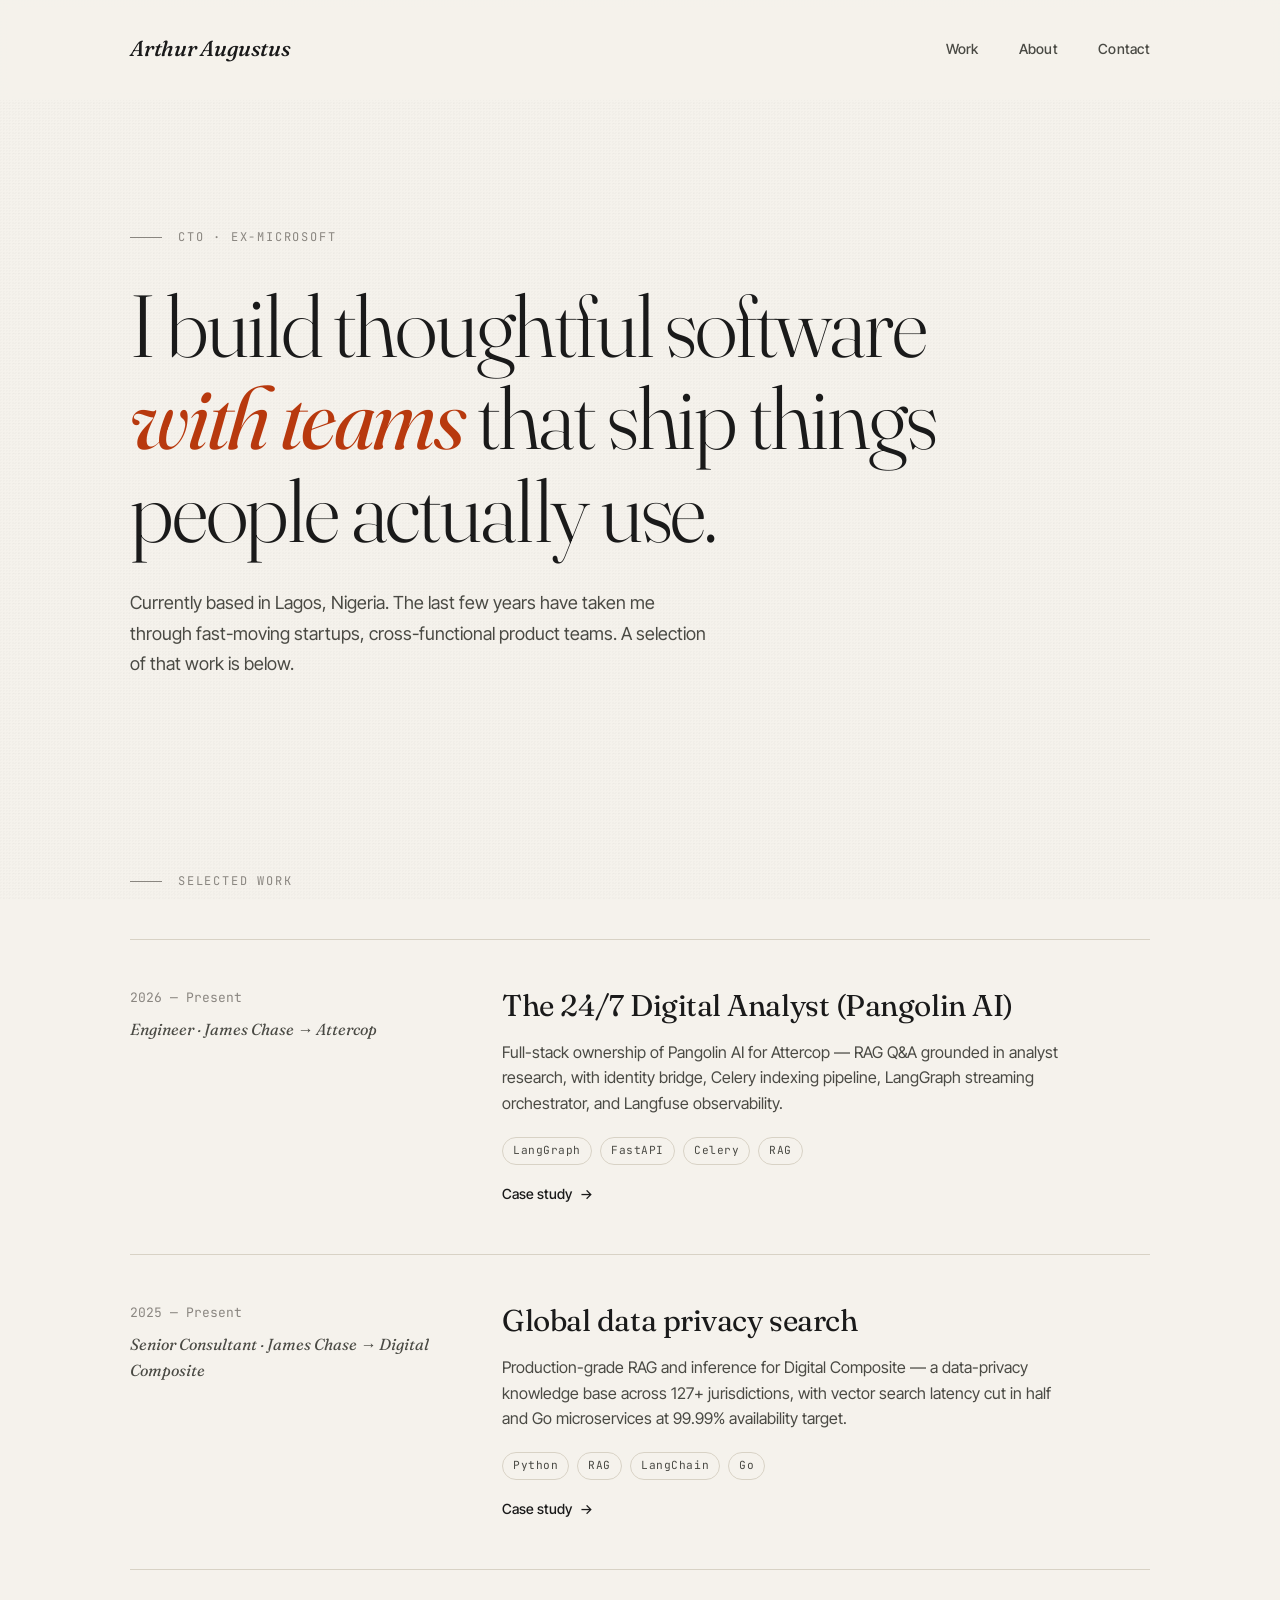
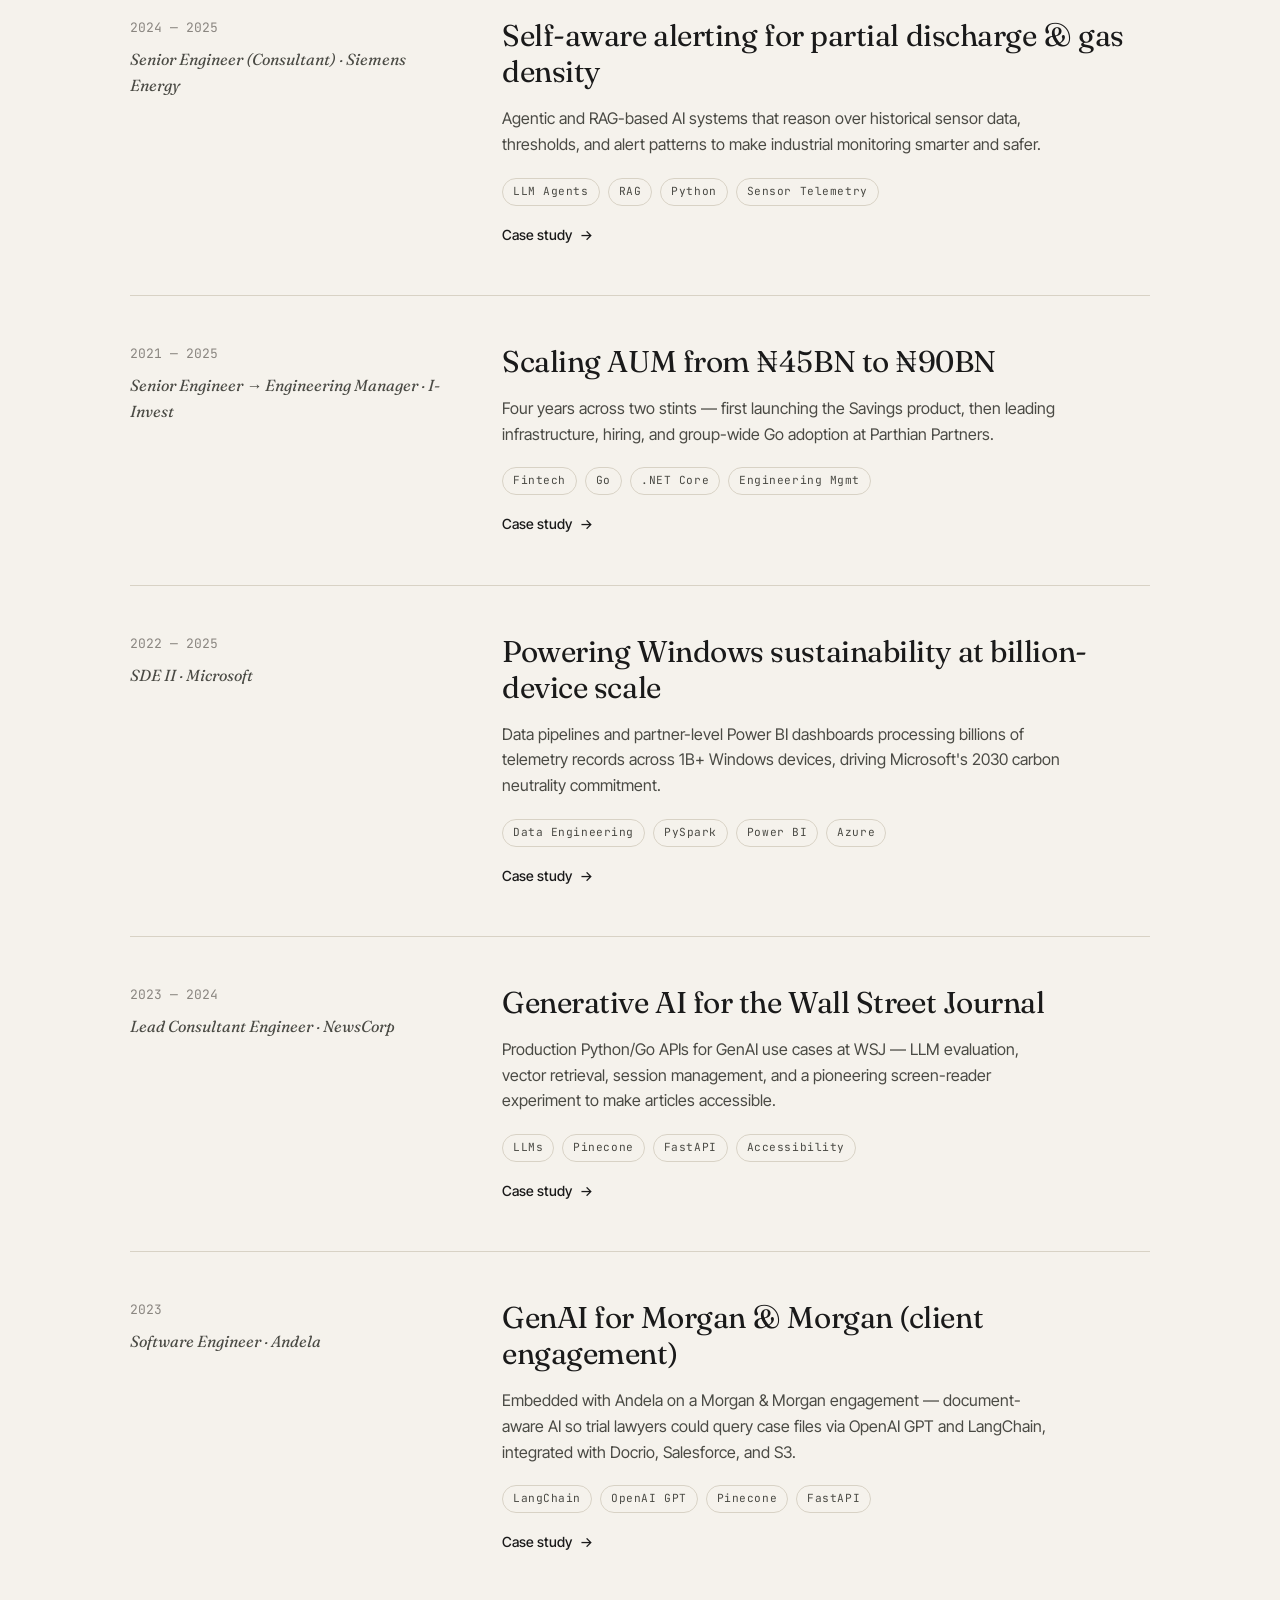
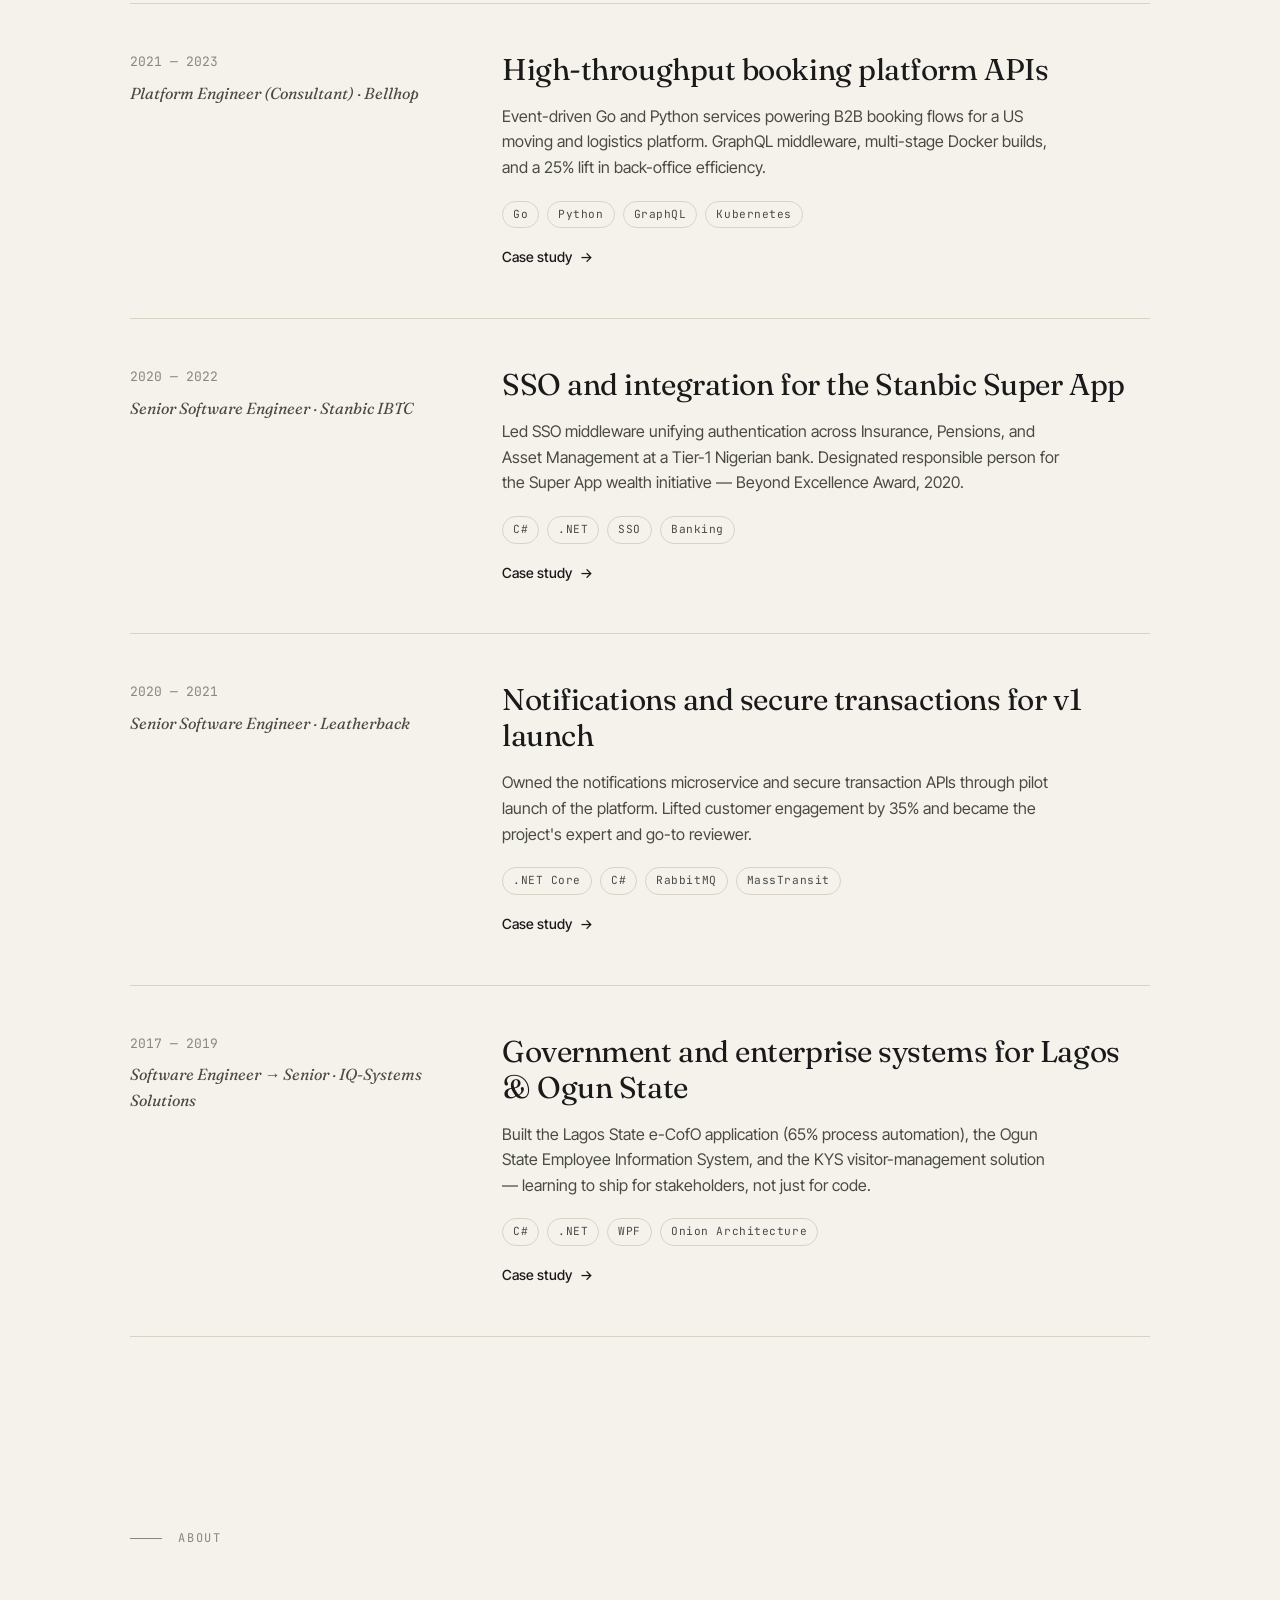
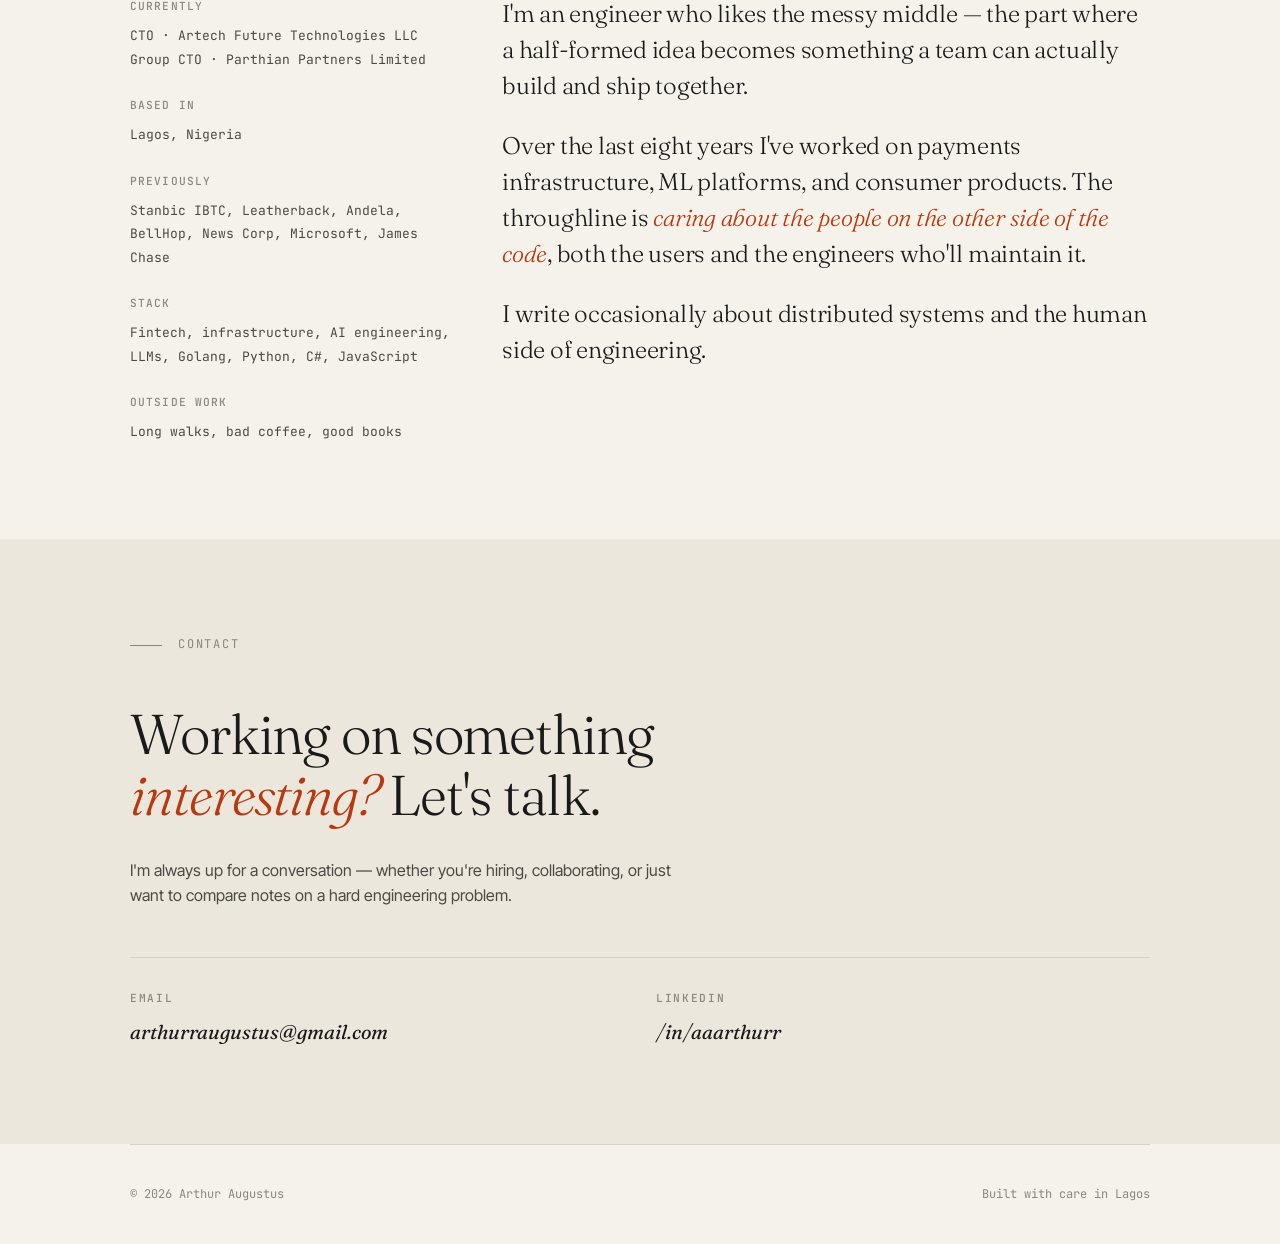
==== index.html @ 3416e063 "Initial personal site" ====
<!DOCTYPE html>
<html lang="en">
<head>
<meta charset="UTF-8" />
<meta name="viewport" content="width=device-width, initial-scale=1.0" />
<title>Arthur Augustus — Software Engineer</title>
<meta name="description" content="Personal portfolio of Arthur Augustus, a software engineer based in Lagos, Nigeria building products with teams." />

<link rel="preconnect" href="https://fonts.googleapis.com">
<link rel="preconnect" href="https://fonts.gstatic.com" crossorigin>
<link href="https://fonts.googleapis.com/css2?family=Fraunces:opsz,wght@9..144,300;9..144,400;9..144,500;9..144,600&family=JetBrains+Mono:wght@400;500&family=Inter+Tight:wght@400;500;600&display=swap" rel="stylesheet">
<link rel="stylesheet" href="styles.css">
</head>
<body>

<header id="header">
  <div class="container">
    <nav>
      <div class="logo">Arthur Augustus</div>
      <ul class="nav-links">
        <li><a href="#work">Work</a></li>
        <li><a href="#about">About</a></li>
        <li><a href="#contact">Contact</a></li>
      </ul>
    </nav>
  </div>
</header>

<div class="container">

  <!-- ---------- Hero ---------- -->
  <section class="hero">
    <div class="hero-meta">CTO · ex-Microsoft</div>
    <h1>I build thoughtful software <em>with teams</em> that ship things people actually use.</h1>
    <p class="hero-sub">
      Currently based in Lagos, Nigeria. The last few years have taken me through fast-moving startups,
      cross-functional product teams. A selection of that work is below.
    </p>
  </section>

  <!-- ---------- Work ---------- -->
  <section id="work">
    <div class="section-label">Selected Work</div>

    <article class="project">
      <div class="project-meta">
        <span class="project-year">2026 — Present</span>
        <span class="project-team">Engineer · James Chase → Attercop</span>
      </div>
      <div class="project-content">
        <h3>The 24/7 Digital Analyst (Pangolin AI)</h3>
        <p>
          Full-stack ownership of Pangolin AI for Attercop — RAG Q&amp;A grounded in analyst research, with identity bridge, Celery indexing pipeline, LangGraph streaming orchestrator, and Langfuse observability.
        </p>
        <div class="project-tags">
          <span class="tag">LangGraph</span>
          <span class="tag">FastAPI</span>
          <span class="tag">Celery</span>
          <span class="tag">RAG</span>
        </div>
        <a class="project-link" href="case-studies/attercop.html">Case study</a>
      </div>
    </article>

    <article class="project">
      <div class="project-meta">
        <span class="project-year">2025 — Present</span>
        <span class="project-team">Senior Consultant · James Chase → Digital Composite</span>
      </div>
      <div class="project-content">
        <h3>Global data privacy search</h3>
        <p>
          Production-grade RAG and inference for Digital Composite — a data-privacy knowledge base across 127+ jurisdictions, with vector search latency cut in half and Go microservices at 99.99% availability target.
        </p>
        <div class="project-tags">
          <span class="tag">Python</span>
          <span class="tag">RAG</span>
          <span class="tag">LangChain</span>
          <span class="tag">Go</span>
        </div>
        <a class="project-link" href="case-studies/digital-composite.html">Case study</a>
      </div>
    </article>

    <article class="project">
      <div class="project-meta">
        <span class="project-year">2024 — 2025</span>
        <span class="project-team">Senior Engineer (Consultant) · Siemens Energy</span>
      </div>
      <div class="project-content">
        <h3>Self-aware alerting for partial discharge &amp; gas density</h3>
        <p>
          Agentic and RAG-based AI systems that reason over historical sensor data, thresholds, and alert patterns to make industrial monitoring smarter and safer.
        </p>
        <div class="project-tags">
          <span class="tag">LLM Agents</span>
          <span class="tag">RAG</span>
          <span class="tag">Python</span>
          <span class="tag">Sensor Telemetry</span>
        </div>
        <a class="project-link" href="case-studies/siemens-energy.html">Case study</a>
      </div>
    </article>

    <article class="project">
      <div class="project-meta">
        <span class="project-year">2021 — 2025</span>
        <span class="project-team">Senior Engineer → Engineering Manager · I-Invest</span>
      </div>
      <div class="project-content">
        <h3>Scaling AUM from ₦45BN to ₦90BN</h3>
        <p>
          Four years across two stints — first launching the Savings product, then leading infrastructure, hiring, and group-wide Go adoption at Parthian Partners.
        </p>
        <div class="project-tags">
          <span class="tag">Fintech</span>
          <span class="tag">Go</span>
          <span class="tag">.NET Core</span>
          <span class="tag">Engineering Mgmt</span>
        </div>
        <a class="project-link" href="case-studies/i-invest.html">Case study</a>
      </div>
    </article>

    <article class="project">
      <div class="project-meta">
        <span class="project-year">2022 — 2025</span>
        <span class="project-team">SDE II · Microsoft</span>
      </div>
      <div class="project-content">
        <h3>Powering Windows sustainability at billion-device scale</h3>
        <p>
          Data pipelines and partner-level Power BI dashboards processing billions of telemetry records across 1B+ Windows devices, driving Microsoft's 2030 carbon neutrality commitment.
        </p>
        <div class="project-tags">
          <span class="tag">Data Engineering</span>
          <span class="tag">PySpark</span>
          <span class="tag">Power BI</span>
          <span class="tag">Azure</span>
        </div>
        <a class="project-link" href="case-studies/microsoft.html">Case study</a>
      </div>
    </article>

    <article class="project">
      <div class="project-meta">
        <span class="project-year">2023 — 2024</span>
        <span class="project-team">Lead Consultant Engineer · NewsCorp</span>
      </div>
      <div class="project-content">
        <h3>Generative AI for the Wall Street Journal</h3>
        <p>
          Production Python/Go APIs for GenAI use cases at WSJ — LLM evaluation, vector retrieval, session management, and a pioneering screen-reader experiment to make articles accessible.
        </p>
        <div class="project-tags">
          <span class="tag">LLMs</span>
          <span class="tag">Pinecone</span>
          <span class="tag">FastAPI</span>
          <span class="tag">Accessibility</span>
        </div>
        <a class="project-link" href="case-studies/newscorp.html">Case study</a>
      </div>
    </article>

    <article class="project">
      <div class="project-meta">
        <span class="project-year">2023</span>
        <span class="project-team">Software Engineer · Andela</span>
      </div>
      <div class="project-content">
        <h3>GenAI for Morgan &amp; Morgan (client engagement)</h3>
        <p>
          Embedded with Andela on a Morgan &amp; Morgan engagement — document-aware AI so trial lawyers could query case files via OpenAI GPT and LangChain, integrated with Docrio, Salesforce, and S3.
        </p>
        <div class="project-tags">
          <span class="tag">LangChain</span>
          <span class="tag">OpenAI GPT</span>
          <span class="tag">Pinecone</span>
          <span class="tag">FastAPI</span>
        </div>
        <a class="project-link" href="case-studies/andela.html">Case study</a>
      </div>
    </article>

    <article class="project">
      <div class="project-meta">
        <span class="project-year">2021 — 2023</span>
        <span class="project-team">Platform Engineer (Consultant) · Bellhop</span>
      </div>
      <div class="project-content">
        <h3>High-throughput booking platform APIs</h3>
        <p>
          Event-driven Go and Python services powering B2B booking flows for a US moving and logistics platform. GraphQL middleware, multi-stage Docker builds, and a 25% lift in back-office efficiency.
        </p>
        <div class="project-tags">
          <span class="tag">Go</span>
          <span class="tag">Python</span>
          <span class="tag">GraphQL</span>
          <span class="tag">Kubernetes</span>
        </div>
        <a class="project-link" href="case-studies/bellhop.html">Case study</a>
      </div>
    </article>

    <article class="project">
      <div class="project-meta">
        <span class="project-year">2020 — 2022</span>
        <span class="project-team">Senior Software Engineer · Stanbic IBTC</span>
      </div>
      <div class="project-content">
        <h3>SSO and integration for the Stanbic Super App</h3>
        <p>
          Led SSO middleware unifying authentication across Insurance, Pensions, and Asset Management at a Tier-1 Nigerian bank. Designated responsible person for the Super App wealth initiative — Beyond Excellence Award, 2020.
        </p>
        <div class="project-tags">
          <span class="tag">C#</span>
          <span class="tag">.NET</span>
          <span class="tag">SSO</span>
          <span class="tag">Banking</span>
        </div>
        <a class="project-link" href="case-studies/stanbic-ibtc.html">Case study</a>
      </div>
    </article>

    <article class="project">
      <div class="project-meta">
        <span class="project-year">2020 — 2021</span>
        <span class="project-team">Senior Software Engineer · Leatherback</span>
      </div>
      <div class="project-content">
        <h3>Notifications and secure transactions for v1 launch</h3>
        <p>
          Owned the notifications microservice and secure transaction APIs through pilot launch of the platform. Lifted customer engagement by 35% and became the project's expert and go-to reviewer.
        </p>
        <div class="project-tags">
          <span class="tag">.NET Core</span>
          <span class="tag">C#</span>
          <span class="tag">RabbitMQ</span>
          <span class="tag">MassTransit</span>
        </div>
        <a class="project-link" href="case-studies/leatherback.html">Case study</a>
      </div>
    </article>

    <article class="project">
      <div class="project-meta">
        <span class="project-year">2017 — 2019</span>
        <span class="project-team">Software Engineer → Senior · IQ-Systems Solutions</span>
      </div>
      <div class="project-content">
        <h3>Government and enterprise systems for Lagos &amp; Ogun State</h3>
        <p>
          Built the Lagos State e-CofO application (65% process automation), the Ogun State Employee Information System, and the KYS visitor-management solution — learning to ship for stakeholders, not just for code.
        </p>
        <div class="project-tags">
          <span class="tag">C#</span>
          <span class="tag">.NET</span>
          <span class="tag">WPF</span>
          <span class="tag">Onion Architecture</span>
        </div>
        <a class="project-link" href="case-studies/iq-systems.html">Case study</a>
      </div>
    </article>
  </section>

  <!-- ---------- About ---------- -->
  <section id="about">
    <div class="section-label">About</div>
    <div class="about-grid">
      <div class="about-side">
        <strong>Currently</strong>
        CTO · Artech Future Technologies LLC<br>
        Group CTO · Parthian Partners Limited
        <strong>Based in</strong>
        Lagos, Nigeria
        <strong>Previously</strong>
        Stanbic IBTC, Leatherback, Andela, BellHop, News Corp, Microsoft, James Chase
        <strong>Stack</strong>
        Fintech, infrastructure, AI engineering, LLMs, Golang, Python, C#, JavaScript
        <strong>Outside work</strong>
        Long walks, bad coffee, good books
      </div>
      <div class="about-text">
        <p>
          I'm an engineer who likes the messy middle — the part where a half-formed idea
          becomes something a team can actually build and ship together.
        </p>
        <p>
          Over the last eight years I've worked on payments infrastructure, ML platforms,
          and consumer products. The throughline is <em>caring about the people on the
          other side of the code</em>, both the users and the engineers who'll maintain it.
        </p>
        <p>
          I write occasionally about distributed systems and the human side of engineering.
        </p>
      </div>
    </div>
  </section>
</div>

<!-- ---------- Contact ---------- -->
<section class="contact" id="contact">
  <div class="contact-inner">
    <div class="section-label">Contact</div>
    <h2>Working on something <em>interesting?</em> Let's talk.</h2>
    <p class="contact-intro">
      I'm always up for a conversation — whether you're hiring, collaborating, or just want to
      compare notes on a hard engineering problem.
    </p>
    <div class="contact-links">
      <div class="contact-item">
        <strong>Email</strong>
        <a href="mailto:arthurraugustus@gmail.com">arthurraugustus@gmail.com</a>
      </div>
      <div class="contact-item">
        <strong>LinkedIn</strong>
        <a href="https://www.linkedin.com/in/aaarthurr/" target="_blank" rel="noopener">/in/aaarthurr</a>
      </div>
    </div>
  </div>
</section>

<div class="container">
  <footer>
    <span>© 2026 Arthur Augustus</span>
    <span>Built with care in Lagos</span>
  </footer>
</div>

<script>
  // Subtle header shadow on scroll
  const header = document.getElementById('header');
  window.addEventListener('scroll', () => {
    if (window.scrollY > 20) header.classList.add('scrolled');
    else header.classList.remove('scrolled');
  });
</script>

</body>
</html>
---- styles.css ----
:root {
  --bg: #f5f2ec;
  --bg-alt: #ece7dd;
  --ink: #1a1a1a;
  --ink-soft: #4a4a44;
  --ink-mute: #8a8680;
  --rule: #d8d2c5;
  --accent: #b8390e;
  --serif: 'Fraunces', Georgia, serif;
  --sans: 'Inter Tight', system-ui, sans-serif;
  --mono: 'JetBrains Mono', ui-monospace, monospace;
}

* { box-sizing: border-box; margin: 0; padding: 0; }

html { scroll-behavior: smooth; }

body {
  background: var(--bg);
  color: var(--ink);
  font-family: var(--sans);
  font-size: 16px;
  line-height: 1.6;
  -webkit-font-smoothing: antialiased;
  overflow-x: hidden;
}

body::before {
  content: '';
  position: fixed;
  inset: 0;
  background-image:
    radial-gradient(circle at 20% 30%, rgba(0, 0, 0, 0.015) 1px, transparent 1px),
    radial-gradient(circle at 80% 70%, rgba(0, 0, 0, 0.015) 1px, transparent 1px);
  background-size: 3px 3px, 5px 5px;
  pointer-events: none;
  z-index: 1;
}

.container {
  max-width: 1100px;
  margin: 0 auto;
  padding: 0 2.5rem;
  position: relative;
  z-index: 2;
}

.container-narrow {
  max-width: 720px;
  margin: 0 auto;
  padding: 0 2.5rem;
  position: relative;
  z-index: 2;
}

/* ---------- Header ---------- */
header {
  padding: 2rem 0;
  position: sticky;
  top: 0;
  background: rgba(245, 242, 236, 0.85);
  backdrop-filter: blur(8px);
  -webkit-backdrop-filter: blur(8px);
  z-index: 100;
  border-bottom: 1px solid transparent;
  transition: border-color 0.3s ease;
}

header.scrolled { border-bottom-color: var(--rule); }

nav {
  display: flex;
  justify-content: space-between;
  align-items: center;
}

.logo,
a.logo {
  font-family: var(--serif);
  font-weight: 500;
  font-style: italic;
  font-size: 1.35rem;
  letter-spacing: -0.01em;
  color: inherit;
  text-decoration: none;
}

.nav-links {
  display: flex;
  gap: 2.5rem;
  list-style: none;
}

.nav-links a {
  color: var(--ink-soft);
  text-decoration: none;
  font-size: 0.875rem;
  font-weight: 500;
  letter-spacing: 0.02em;
  position: relative;
  transition: color 0.2s ease;
}

.nav-links a::after {
  content: '';
  position: absolute;
  bottom: -4px;
  left: 0;
  width: 0;
  height: 1px;
  background: var(--accent);
  transition: width 0.3s ease;
}

.nav-links a:hover { color: var(--ink); }
.nav-links a:hover::after { width: 100%; }

/* ---------- Home hero ---------- */
.hero {
  padding: 8rem 0 6rem;
  position: relative;
}

.hero-meta {
  font-family: var(--mono);
  font-size: 0.75rem;
  letter-spacing: 0.15em;
  text-transform: uppercase;
  color: var(--ink-mute);
  margin-bottom: 2rem;
  display: flex;
  align-items: center;
  gap: 1rem;
  opacity: 0;
  animation: fadeUp 0.8s ease 0.1s forwards;
}

.hero-meta::before {
  content: '';
  width: 32px;
  height: 1px;
  background: var(--ink-mute);
}

.hero h1 {
  font-family: var(--serif);
  font-weight: 300;
  font-size: clamp(2.5rem, 7vw, 5.5rem);
  line-height: 1.05;
  letter-spacing: -0.025em;
  margin-bottom: 2rem;
  max-width: 900px;
  opacity: 0;
  animation: fadeUp 0.8s ease 0.25s forwards;
}

.hero h1 em {
  font-style: italic;
  font-weight: 400;
  color: var(--accent);
}

.hero-sub {
  font-size: 1.125rem;
  color: var(--ink-soft);
  max-width: 580px;
  line-height: 1.7;
  opacity: 0;
  animation: fadeUp 0.8s ease 0.4s forwards;
}

@keyframes fadeUp {
  from { opacity: 0; transform: translateY(20px); }
  to { opacity: 1; transform: translateY(0); }
}

/* ---------- Sections (home) ---------- */
section { padding: 6rem 0; }

.section-label {
  font-family: var(--mono);
  font-size: 0.75rem;
  letter-spacing: 0.15em;
  text-transform: uppercase;
  color: var(--ink-mute);
  margin-bottom: 3rem;
  display: flex;
  align-items: center;
  gap: 1rem;
}

.section-label::before {
  content: '';
  width: 32px;
  height: 1px;
  background: var(--ink-mute);
}

/* ---------- Projects (home) ---------- */
.project {
  padding: 3rem 0;
  border-top: 1px solid var(--rule);
  display: grid;
  grid-template-columns: 1fr 2fr;
  gap: 3rem;
  transition: padding 0.3s ease;
}

.project:last-child { border-bottom: 1px solid var(--rule); }
.project:hover { padding-left: 1rem; }

.project-meta {
  display: flex;
  flex-direction: column;
  gap: 0.5rem;
}

.project-year {
  font-family: var(--mono);
  font-size: 0.8125rem;
  color: var(--ink-mute);
}

.project-team {
  font-family: var(--serif);
  font-style: italic;
  font-size: 1rem;
  color: var(--ink-soft);
}

.project-content h3 {
  font-family: var(--serif);
  font-weight: 400;
  font-size: 1.875rem;
  line-height: 1.2;
  letter-spacing: -0.015em;
  margin-bottom: 1rem;
}

.project-content p {
  color: var(--ink-soft);
  margin-bottom: 1.25rem;
  max-width: 560px;
}

.project-tags {
  display: flex;
  flex-wrap: wrap;
  gap: 0.5rem;
  margin-bottom: 1rem;
}

.tag {
  font-family: var(--mono);
  font-size: 0.7rem;
  letter-spacing: 0.05em;
  color: var(--ink-soft);
  padding: 0.25rem 0.625rem;
  border: 1px solid var(--rule);
  border-radius: 999px;
}

.project-link {
  font-size: 0.875rem;
  color: var(--ink);
  text-decoration: none;
  font-weight: 500;
  display: inline-flex;
  align-items: center;
  gap: 0.5rem;
  transition: gap 0.3s ease, color 0.2s ease;
}

.project-link::after {
  content: '→';
  transition: transform 0.3s ease;
}

.project-link:hover {
  gap: 0.875rem;
  color: var(--accent);
}

/* ---------- About ---------- */
.about-grid {
  display: grid;
  grid-template-columns: 1fr 2fr;
  gap: 3rem;
  align-items: start;
}

.about-text p {
  font-family: var(--serif);
  font-weight: 300;
  font-size: 1.5rem;
  line-height: 1.5;
  letter-spacing: -0.01em;
  color: var(--ink);
  margin-bottom: 1.5rem;
  max-width: 700px;
}

.about-text p:last-child { margin-bottom: 0; }

.about-text em {
  font-style: italic;
  color: var(--accent);
}

.about-side {
  font-family: var(--mono);
  font-size: 0.8125rem;
  color: var(--ink-soft);
  line-height: 1.8;
}

.about-side strong {
  display: block;
  color: var(--ink-mute);
  text-transform: uppercase;
  letter-spacing: 0.1em;
  font-size: 0.7rem;
  margin-bottom: 0.5rem;
  margin-top: 1.5rem;
  font-weight: 500;
}

.about-side strong:first-child { margin-top: 0; }

/* ---------- Contact ---------- */
.contact {
  background: var(--bg-alt);
  margin: 0 -100vw;
  padding-left: 100vw;
  padding-right: 100vw;
}

.contact-inner {
  max-width: 1100px;
  margin: 0 auto;
  padding: 0 2.5rem;
}

.contact h2 {
  font-family: var(--serif);
  font-weight: 300;
  font-size: clamp(2rem, 5vw, 3.5rem);
  line-height: 1.1;
  letter-spacing: -0.02em;
  margin-bottom: 2rem;
  max-width: 720px;
}

.contact h2 em {
  font-style: italic;
  color: var(--accent);
}

.contact-intro {
  color: var(--ink-soft);
  max-width: 560px;
}

.contact-links {
  display: grid;
  grid-template-columns: repeat(auto-fit, minmax(220px, 1fr));
  gap: 2rem;
  margin-top: 3rem;
  border-top: 1px solid var(--rule);
  padding-top: 2rem;
}

.contact-item strong {
  display: block;
  font-family: var(--mono);
  font-size: 0.7rem;
  letter-spacing: 0.15em;
  text-transform: uppercase;
  color: var(--ink-mute);
  margin-bottom: 0.5rem;
  font-weight: 500;
}

.contact-item a {
  color: var(--ink);
  text-decoration: none;
  font-family: var(--serif);
  font-size: 1.25rem;
  font-style: italic;
  border-bottom: 1px solid transparent;
  transition: border-color 0.2s ease;
}

.contact-item a:hover { border-bottom-color: var(--accent); }

/* ---------- Case study pages ---------- */
.case-hero {
  padding: 3rem 0 2.5rem;
}

.back-link {
  display: inline-block;
  font-family: var(--mono);
  font-size: 0.75rem;
  letter-spacing: 0.08em;
  text-transform: uppercase;
  color: var(--ink-mute);
  text-decoration: none;
  margin-bottom: 2.5rem;
  transition: color 0.2s ease;
}

.back-link:hover { color: var(--accent); }

.case-meta-row {
  display: flex;
  flex-wrap: wrap;
  gap: 1.25rem 2.5rem;
  margin-bottom: 2rem;
  font-family: var(--mono);
  font-size: 0.7rem;
  letter-spacing: 0.06em;
  text-transform: uppercase;
  color: var(--ink-mute);
}

.case-meta-row strong {
  display: block;
  font-family: var(--sans);
  font-size: 0.875rem;
  font-weight: 500;
  text-transform: none;
  letter-spacing: 0;
  color: var(--ink);
  margin-top: 0.35rem;
}

.case-hero h1 {
  font-family: var(--serif);
  font-weight: 300;
  font-size: clamp(2rem, 5vw, 3.25rem);
  line-height: 1.1;
  letter-spacing: -0.02em;
  margin-bottom: 1.25rem;
}

.case-hero h1 em {
  font-style: italic;
  color: var(--accent);
}

.case-lead {
  font-size: 1.125rem;
  color: var(--ink-soft);
  line-height: 1.7;
  margin-bottom: 1.5rem;
}

.case-tags {
  display: flex;
  flex-wrap: wrap;
  gap: 0.5rem;
}

.case-body {
  padding: 0 0 3rem;
}

.metrics {
  display: grid;
  grid-template-columns: repeat(3, 1fr);
  gap: 1.5rem;
  padding: 2rem 0 3rem;
  margin-bottom: 1rem;
  border-top: 1px solid var(--rule);
  border-bottom: 1px solid var(--rule);
}

.metric-value {
  font-family: var(--serif);
  font-size: clamp(1.5rem, 3vw, 2rem);
  font-weight: 400;
  letter-spacing: -0.02em;
  color: var(--ink);
  margin-bottom: 0.35rem;
}

.metric-label {
  font-family: var(--mono);
  font-size: 0.7rem;
  color: var(--ink-mute);
  line-height: 1.5;
}

.case-body h2 {
  font-family: var(--serif);
  font-weight: 400;
  font-size: 1.5rem;
  margin: 2.5rem 0 1rem;
  letter-spacing: -0.01em;
}

.case-body h3 {
  font-family: var(--sans);
  font-size: 1rem;
  font-weight: 600;
  margin: 2rem 0 0.75rem;
  color: var(--ink);
}

.case-body p {
  color: var(--ink-soft);
  margin-bottom: 1rem;
  line-height: 1.75;
}

.case-body ul {
  margin: 0 0 1.5rem 1.25rem;
  color: var(--ink-soft);
}

.case-body li {
  margin-bottom: 0.5rem;
  line-height: 1.7;
}

.case-body li::marker { color: var(--ink-mute); }

.case-body code {
  font-family: var(--mono);
  font-size: 0.85em;
  background: var(--bg-alt);
  padding: 0.1em 0.35em;
  border-radius: 3px;
}

.pull-quote {
  font-family: var(--serif);
  font-style: italic;
  font-weight: 300;
  font-size: 1.35rem;
  line-height: 1.5;
  color: var(--ink);
  margin: 3rem 0 0;
  padding: 2rem 0 0;
  border-top: 1px solid var(--rule);
}

.next-case {
  padding: 2.5rem 0 5rem;
  border-top: 1px solid var(--rule);
}

.next-case-label {
  font-family: var(--mono);
  font-size: 0.7rem;
  letter-spacing: 0.15em;
  text-transform: uppercase;
  color: var(--ink-mute);
  margin-bottom: 0.75rem;
}

.next-case a {
  display: flex;
  align-items: center;
  justify-content: space-between;
  gap: 1rem;
  text-decoration: none;
  color: inherit;
  transition: color 0.2s ease;
}

.next-case a:hover { color: var(--accent); }

.next-case h3 {
  font-family: var(--serif);
  font-weight: 400;
  font-size: 1.5rem;
  letter-spacing: -0.01em;
}

.next-case-arrow {
  font-size: 1.25rem;
  flex-shrink: 0;
  transition: transform 0.3s ease;
}

.next-case a:hover .next-case-arrow {
  transform: translateX(4px);
}

/* ---------- Footer ---------- */
footer {
  padding: 2.5rem 0;
  border-top: 1px solid var(--rule);
  font-family: var(--mono);
  font-size: 0.75rem;
  color: var(--ink-mute);
  display: flex;
  justify-content: space-between;
  align-items: center;
  flex-wrap: wrap;
  gap: 1rem;
}

footer a {
  color: inherit;
  text-decoration: none;
  transition: color 0.2s ease;
}

footer a:hover { color: var(--accent); }

/* ---------- Responsive ---------- */
@media (max-width: 768px) {
  .container,
  .container-narrow,
  .contact-inner { padding: 0 1.5rem; }

  .nav-links { gap: 1.25rem; }
  .nav-links a { font-size: 0.8125rem; }

  .hero { padding: 4rem 0 3rem; }
  section { padding: 4rem 0; }

  .project {
    grid-template-columns: 1fr;
    gap: 1rem;
    padding: 2rem 0;
  }

  .project:hover { padding-left: 0; }

  .about-grid {
    grid-template-columns: 1fr;
    gap: 2rem;
  }

  .about-text p { font-size: 1.25rem; }

  .case-meta-row { flex-direction: column; gap: 1rem; }

  .metrics {
    grid-template-columns: 1fr;
    gap: 1.25rem;
  }

  .next-case h3 { font-size: 1.25rem; }
}
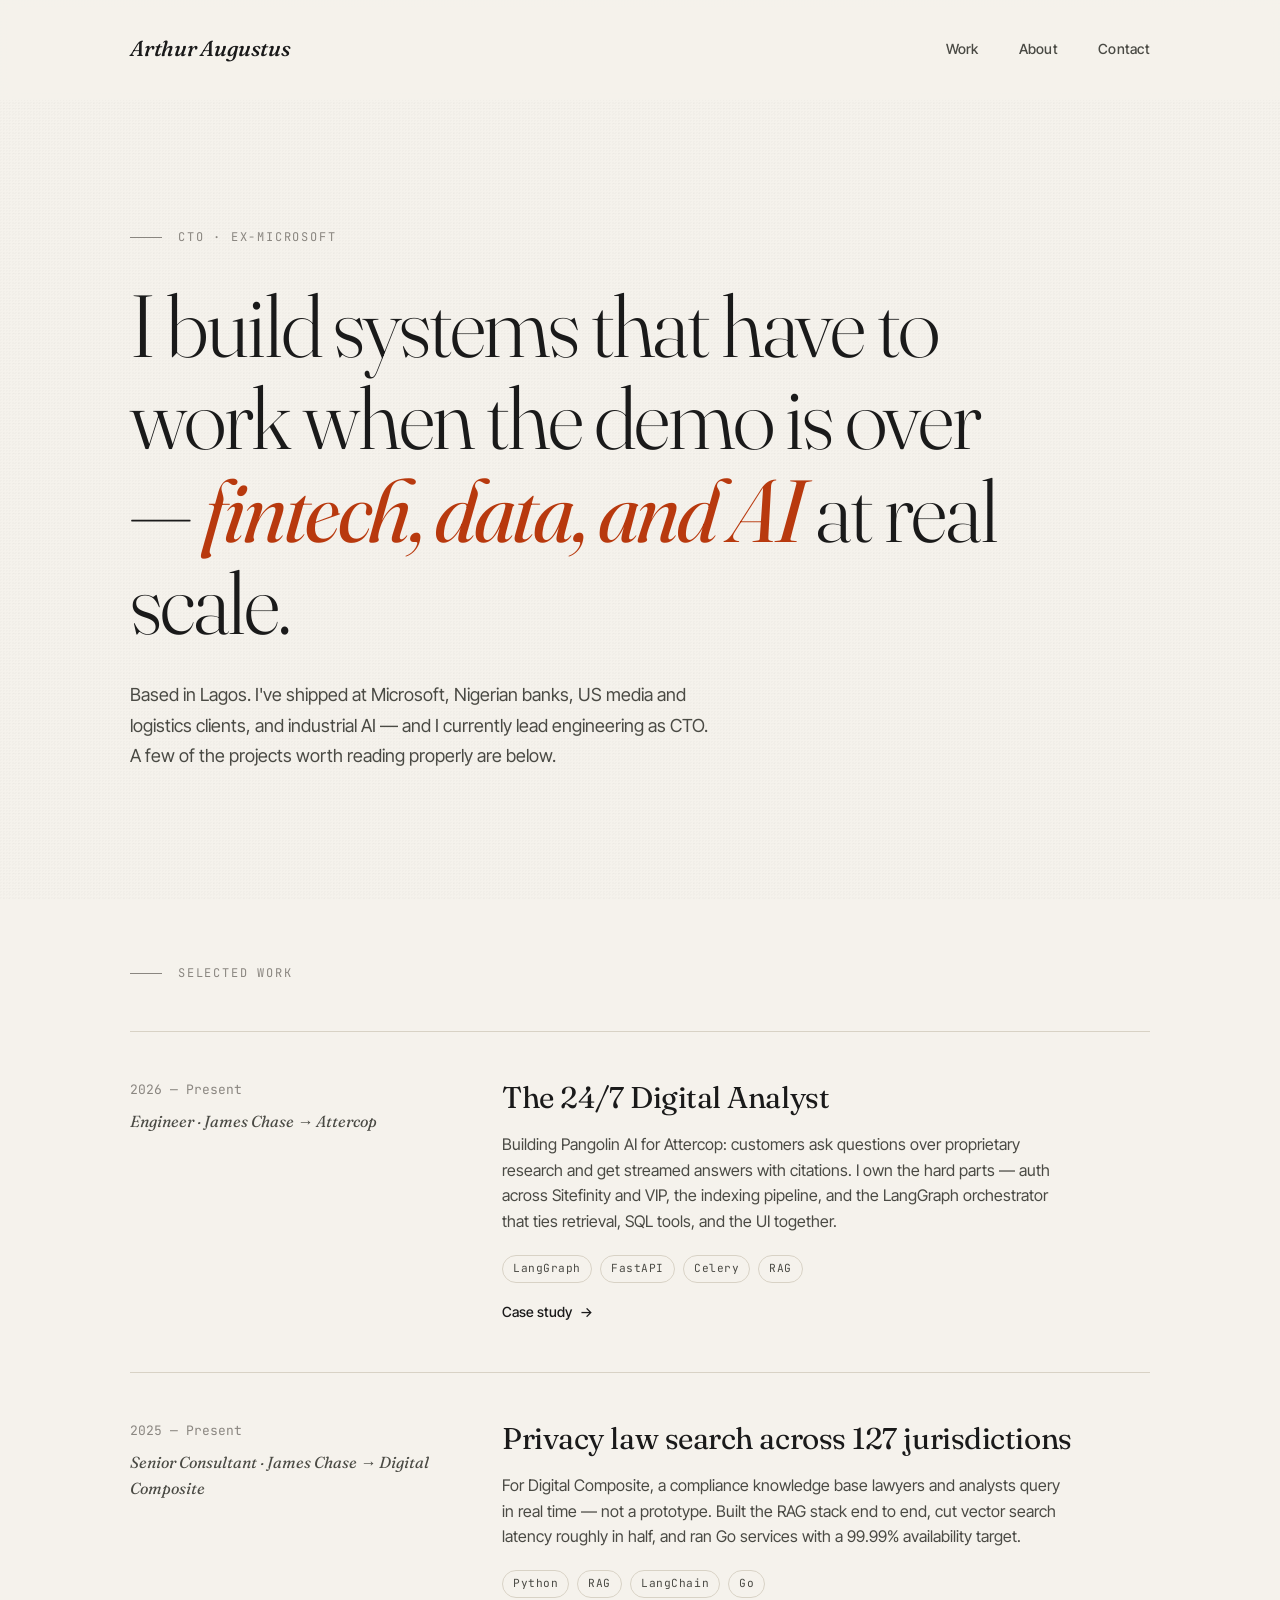
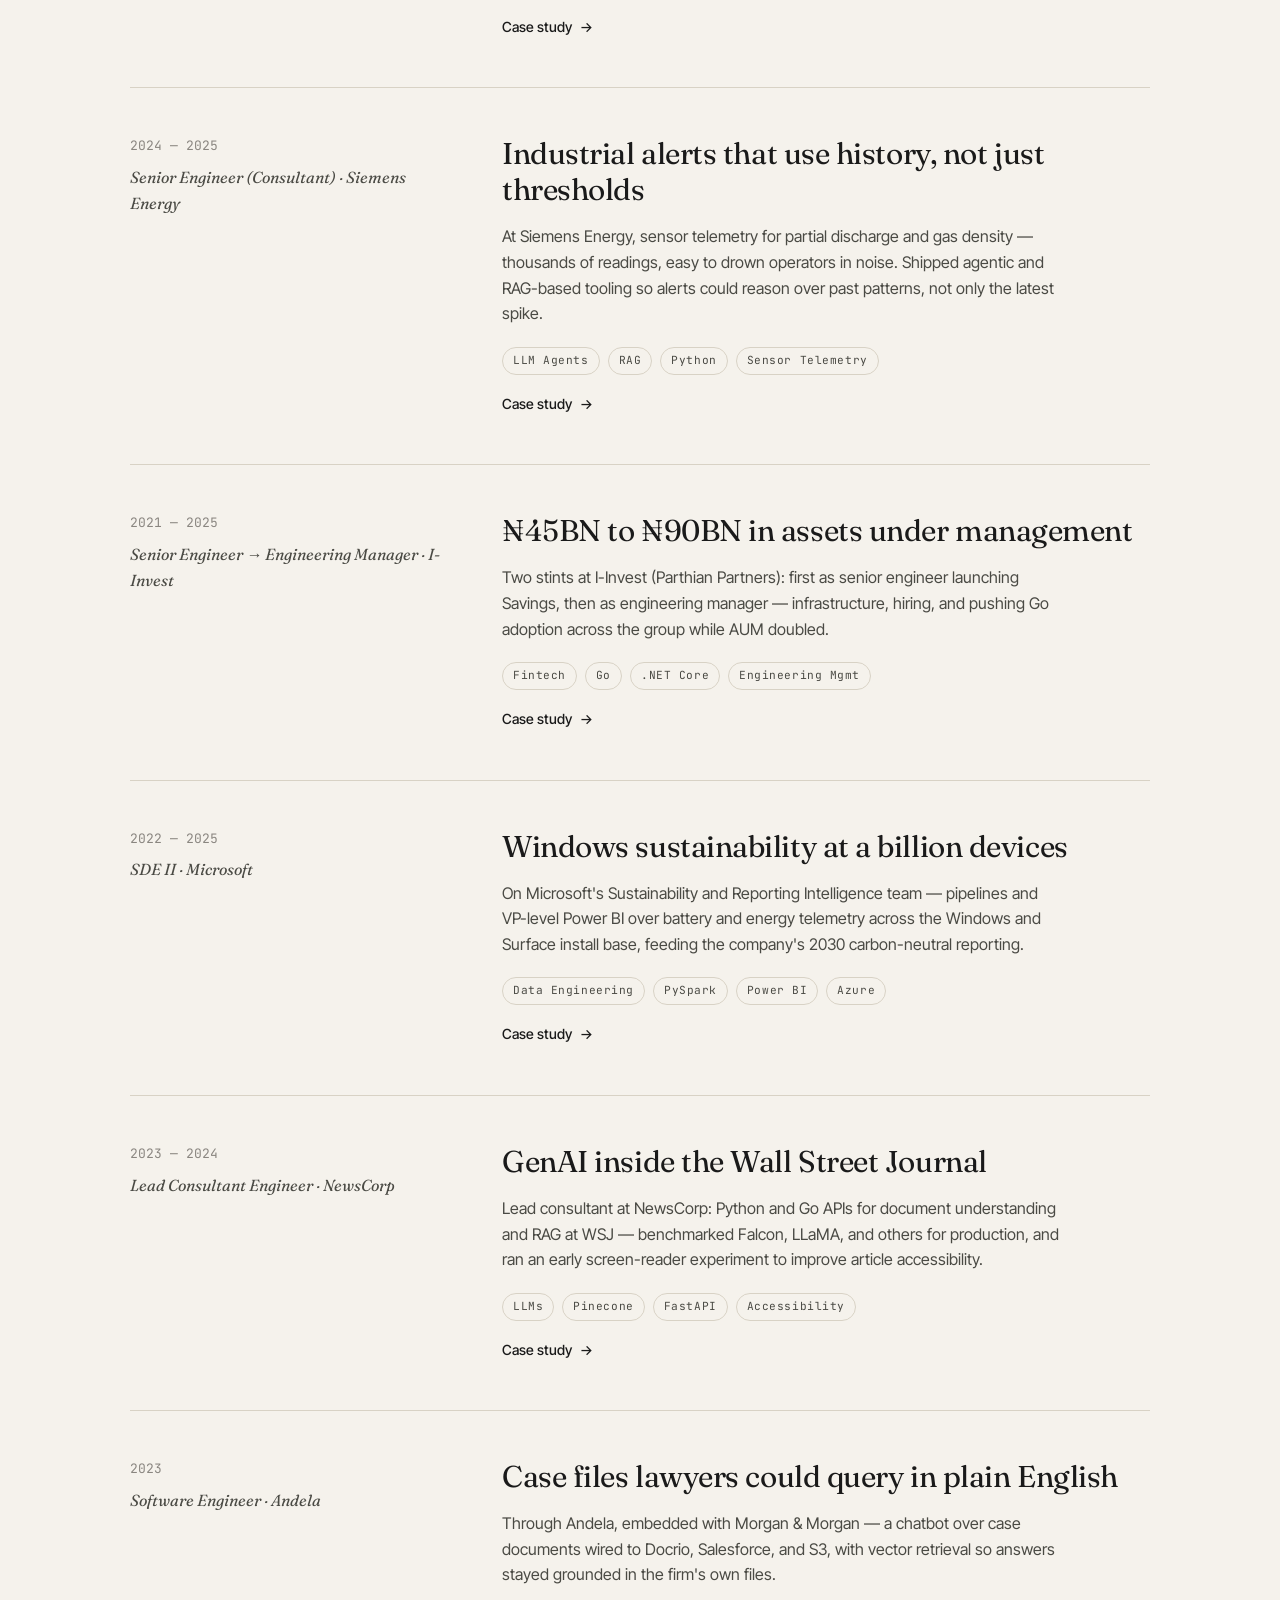
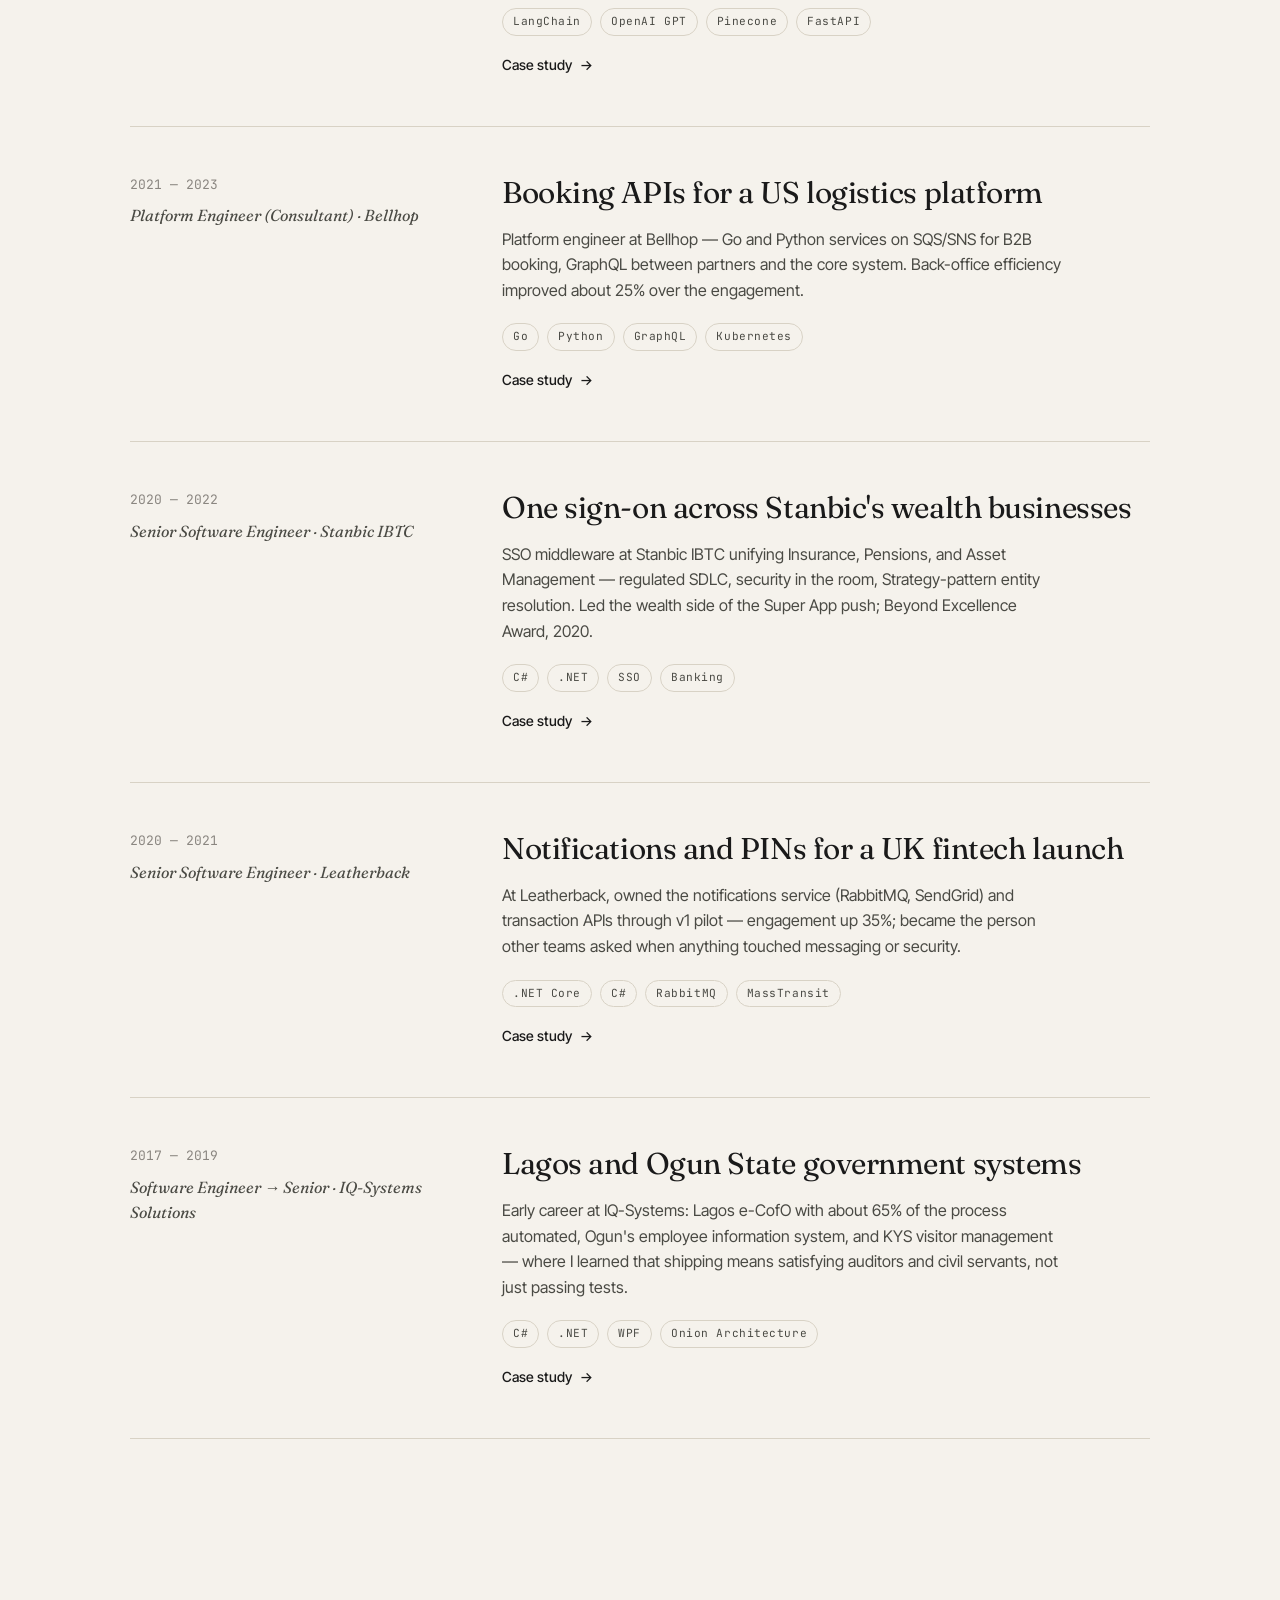
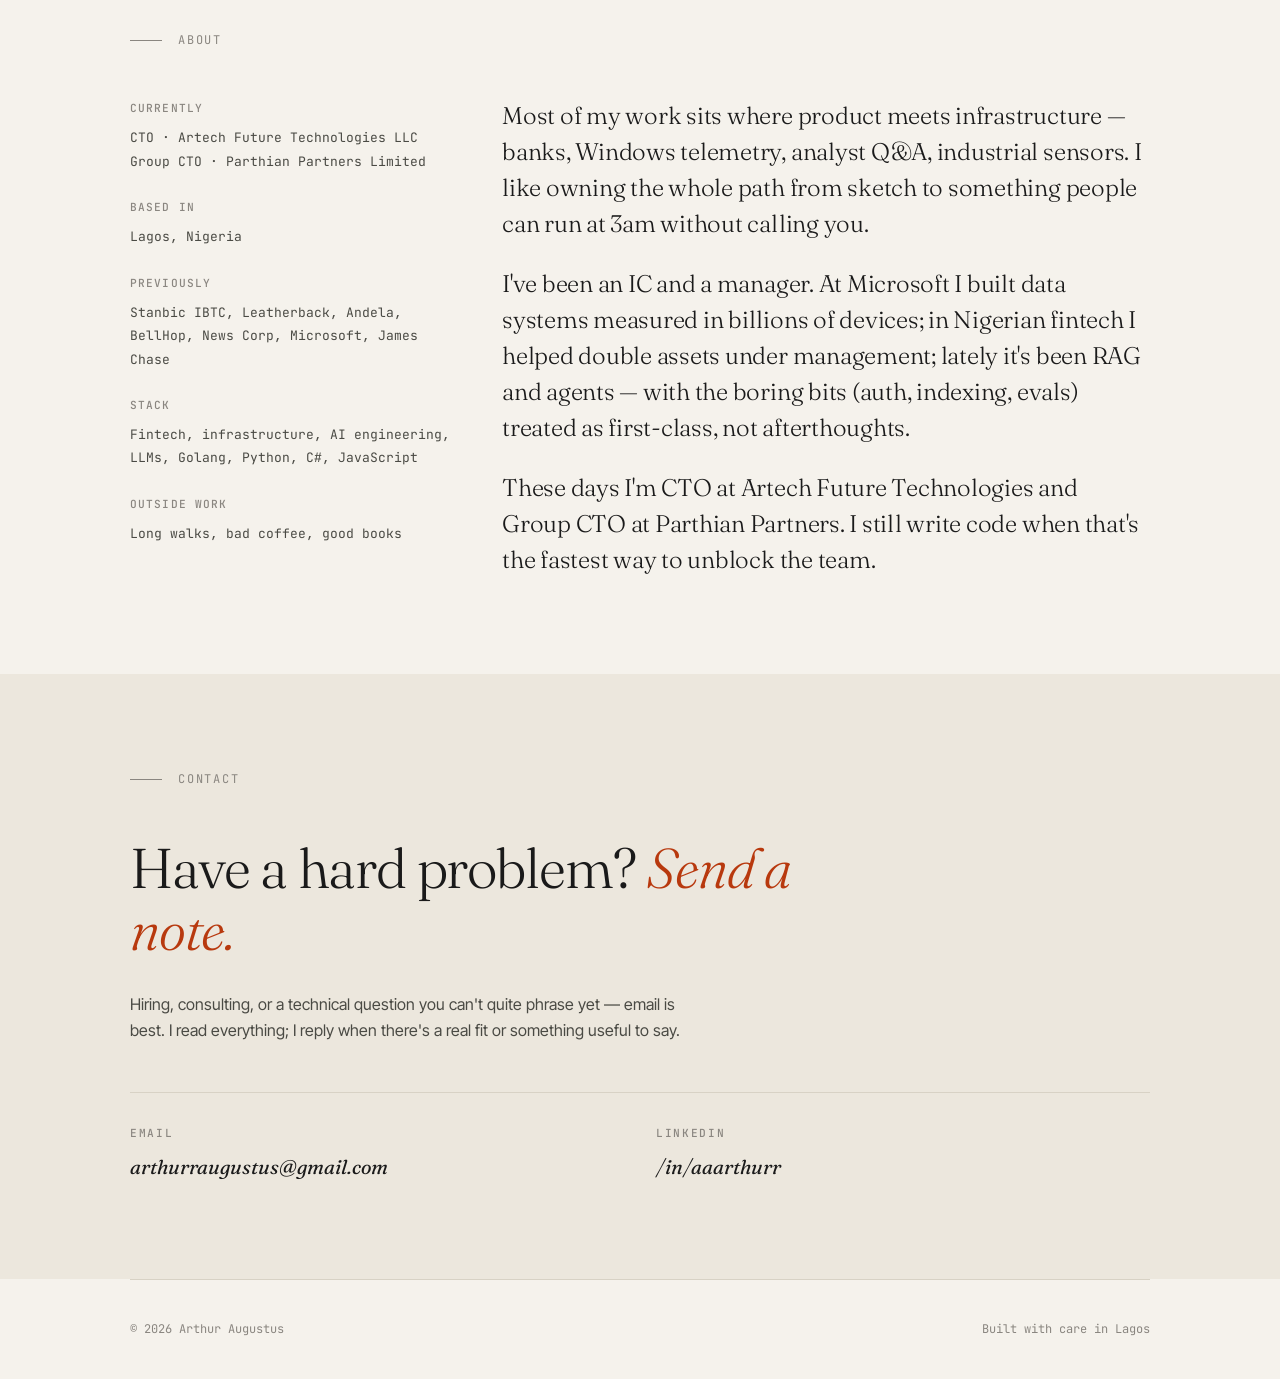
==== commit 76193bcc: "Update Copy" ====
--- a/index.html
+++ b/index.html
@@ -4,7 +4,7 @@
 <meta charset="UTF-8" />
 <meta name="viewport" content="width=device-width, initial-scale=1.0" />
 <title>Arthur Augustus — Software Engineer</title>
-<meta name="description" content="Personal portfolio of Arthur Augustus, a software engineer based in Lagos, Nigeria building products with teams." />
+<meta name="description" content="Arthur Augustus — CTO, ex-Microsoft. Fintech, data platforms, and production AI systems. Based in Lagos." />
 
 <link rel="preconnect" href="https://fonts.googleapis.com">
 <link rel="preconnect" href="https://fonts.gstatic.com" crossorigin>
@@ -31,10 +31,10 @@
   <!-- ---------- Hero ---------- -->
   <section class="hero">
     <div class="hero-meta">CTO · ex-Microsoft</div>
-    <h1>I build thoughtful software <em>with teams</em> that ship things people actually use.</h1>
+    <h1>I build systems that have to work when the demo is over — <em>fintech, data, and AI</em> at real scale.</h1>
     <p class="hero-sub">
-      Currently based in Lagos, Nigeria. The last few years have taken me through fast-moving startups,
-      cross-functional product teams. A selection of that work is below.
+      Based in Lagos. I've shipped at Microsoft, Nigerian banks, US media and logistics clients, and industrial AI —
+      and I currently lead engineering as CTO. A few of the projects worth reading properly are below.
     </p>
   </section>
 
@@ -48,9 +48,10 @@
         <span class="project-team">Engineer · James Chase → Attercop</span>
       </div>
       <div class="project-content">
-        <h3>The 24/7 Digital Analyst (Pangolin AI)</h3>
-        <p>
-          Full-stack ownership of Pangolin AI for Attercop — RAG Q&amp;A grounded in analyst research, with identity bridge, Celery indexing pipeline, LangGraph streaming orchestrator, and Langfuse observability.
+        <h3>The 24/7 Digital Analyst</h3>
+        <p>
+          Building Pangolin AI for Attercop: customers ask questions over proprietary research and get streamed answers with citations.
+          I own the hard parts — auth across Sitefinity and VIP, the indexing pipeline, and the LangGraph orchestrator that ties retrieval, SQL tools, and the UI together.
         </p>
         <div class="project-tags">
           <span class="tag">LangGraph</span>
@@ -68,9 +69,10 @@
         <span class="project-team">Senior Consultant · James Chase → Digital Composite</span>
       </div>
       <div class="project-content">
-        <h3>Global data privacy search</h3>
-        <p>
-          Production-grade RAG and inference for Digital Composite — a data-privacy knowledge base across 127+ jurisdictions, with vector search latency cut in half and Go microservices at 99.99% availability target.
+        <h3>Privacy law search across 127 jurisdictions</h3>
+        <p>
+          For Digital Composite, a compliance knowledge base lawyers and analysts query in real time — not a prototype.
+          Built the RAG stack end to end, cut vector search latency roughly in half, and ran Go services with a 99.99% availability target.
         </p>
         <div class="project-tags">
           <span class="tag">Python</span>
@@ -88,9 +90,10 @@
         <span class="project-team">Senior Engineer (Consultant) · Siemens Energy</span>
       </div>
       <div class="project-content">
-        <h3>Self-aware alerting for partial discharge &amp; gas density</h3>
-        <p>
-          Agentic and RAG-based AI systems that reason over historical sensor data, thresholds, and alert patterns to make industrial monitoring smarter and safer.
+        <h3>Industrial alerts that use history, not just thresholds</h3>
+        <p>
+          At Siemens Energy, sensor telemetry for partial discharge and gas density — thousands of readings, easy to drown operators in noise.
+          Shipped agentic and RAG-based tooling so alerts could reason over past patterns, not only the latest spike.
         </p>
         <div class="project-tags">
           <span class="tag">LLM Agents</span>
@@ -108,9 +111,10 @@
         <span class="project-team">Senior Engineer → Engineering Manager · I-Invest</span>
       </div>
       <div class="project-content">
-        <h3>Scaling AUM from ₦45BN to ₦90BN</h3>
-        <p>
-          Four years across two stints — first launching the Savings product, then leading infrastructure, hiring, and group-wide Go adoption at Parthian Partners.
+        <h3>₦45BN to ₦90BN in assets under management</h3>
+        <p>
+          Two stints at I-Invest (Parthian Partners): first as senior engineer launching Savings, then as engineering manager —
+          infrastructure, hiring, and pushing Go adoption across the group while AUM doubled.
         </p>
         <div class="project-tags">
           <span class="tag">Fintech</span>
@@ -128,9 +132,10 @@
         <span class="project-team">SDE II · Microsoft</span>
       </div>
       <div class="project-content">
-        <h3>Powering Windows sustainability at billion-device scale</h3>
-        <p>
-          Data pipelines and partner-level Power BI dashboards processing billions of telemetry records across 1B+ Windows devices, driving Microsoft's 2030 carbon neutrality commitment.
+        <h3>Windows sustainability at a billion devices</h3>
+        <p>
+          On Microsoft's Sustainability and Reporting Intelligence team — pipelines and VP-level Power BI over battery and energy telemetry
+          across the Windows and Surface install base, feeding the company's 2030 carbon-neutral reporting.
         </p>
         <div class="project-tags">
           <span class="tag">Data Engineering</span>
@@ -148,9 +153,10 @@
         <span class="project-team">Lead Consultant Engineer · NewsCorp</span>
       </div>
       <div class="project-content">
-        <h3>Generative AI for the Wall Street Journal</h3>
-        <p>
-          Production Python/Go APIs for GenAI use cases at WSJ — LLM evaluation, vector retrieval, session management, and a pioneering screen-reader experiment to make articles accessible.
+        <h3>GenAI inside the Wall Street Journal</h3>
+        <p>
+          Lead consultant at NewsCorp: Python and Go APIs for document understanding and RAG at WSJ —
+          benchmarked Falcon, LLaMA, and others for production, and ran an early screen-reader experiment to improve article accessibility.
         </p>
         <div class="project-tags">
           <span class="tag">LLMs</span>
@@ -168,9 +174,10 @@
         <span class="project-team">Software Engineer · Andela</span>
       </div>
       <div class="project-content">
-        <h3>GenAI for Morgan &amp; Morgan (client engagement)</h3>
-        <p>
-          Embedded with Andela on a Morgan &amp; Morgan engagement — document-aware AI so trial lawyers could query case files via OpenAI GPT and LangChain, integrated with Docrio, Salesforce, and S3.
+        <h3>Case files lawyers could query in plain English</h3>
+        <p>
+          Through Andela, embedded with Morgan &amp; Morgan — a chatbot over case documents wired to Docrio, Salesforce, and S3,
+          with vector retrieval so answers stayed grounded in the firm's own files.
         </p>
         <div class="project-tags">
           <span class="tag">LangChain</span>
@@ -188,9 +195,10 @@
         <span class="project-team">Platform Engineer (Consultant) · Bellhop</span>
       </div>
       <div class="project-content">
-        <h3>High-throughput booking platform APIs</h3>
-        <p>
-          Event-driven Go and Python services powering B2B booking flows for a US moving and logistics platform. GraphQL middleware, multi-stage Docker builds, and a 25% lift in back-office efficiency.
+        <h3>Booking APIs for a US logistics platform</h3>
+        <p>
+          Platform engineer at Bellhop — Go and Python services on SQS/SNS for B2B booking, GraphQL between partners and the core system.
+          Back-office efficiency improved about 25% over the engagement.
         </p>
         <div class="project-tags">
           <span class="tag">Go</span>
@@ -208,9 +216,10 @@
         <span class="project-team">Senior Software Engineer · Stanbic IBTC</span>
       </div>
       <div class="project-content">
-        <h3>SSO and integration for the Stanbic Super App</h3>
-        <p>
-          Led SSO middleware unifying authentication across Insurance, Pensions, and Asset Management at a Tier-1 Nigerian bank. Designated responsible person for the Super App wealth initiative — Beyond Excellence Award, 2020.
+        <h3>One sign-on across Stanbic's wealth businesses</h3>
+        <p>
+          SSO middleware at Stanbic IBTC unifying Insurance, Pensions, and Asset Management — regulated SDLC, security in the room, Strategy-pattern entity resolution.
+          Led the wealth side of the Super App push; Beyond Excellence Award, 2020.
         </p>
         <div class="project-tags">
           <span class="tag">C#</span>
@@ -228,9 +237,10 @@
         <span class="project-team">Senior Software Engineer · Leatherback</span>
       </div>
       <div class="project-content">
-        <h3>Notifications and secure transactions for v1 launch</h3>
-        <p>
-          Owned the notifications microservice and secure transaction APIs through pilot launch of the platform. Lifted customer engagement by 35% and became the project's expert and go-to reviewer.
+        <h3>Notifications and PINs for a UK fintech launch</h3>
+        <p>
+          At Leatherback, owned the notifications service (RabbitMQ, SendGrid) and transaction APIs through v1 pilot —
+          engagement up 35%; became the person other teams asked when anything touched messaging or security.
         </p>
         <div class="project-tags">
           <span class="tag">.NET Core</span>
@@ -248,9 +258,10 @@
         <span class="project-team">Software Engineer → Senior · IQ-Systems Solutions</span>
       </div>
       <div class="project-content">
-        <h3>Government and enterprise systems for Lagos &amp; Ogun State</h3>
-        <p>
-          Built the Lagos State e-CofO application (65% process automation), the Ogun State Employee Information System, and the KYS visitor-management solution — learning to ship for stakeholders, not just for code.
+        <h3>Lagos and Ogun State government systems</h3>
+        <p>
+          Early career at IQ-Systems: Lagos e-CofO with about 65% of the process automated, Ogun's employee information system, and KYS visitor management —
+          where I learned that shipping means satisfying auditors and civil servants, not just passing tests.
         </p>
         <div class="project-tags">
           <span class="tag">C#</span>
@@ -282,16 +293,18 @@
       </div>
       <div class="about-text">
         <p>
-          I'm an engineer who likes the messy middle — the part where a half-formed idea
-          becomes something a team can actually build and ship together.
-        </p>
-        <p>
-          Over the last eight years I've worked on payments infrastructure, ML platforms,
-          and consumer products. The throughline is <em>caring about the people on the
-          other side of the code</em>, both the users and the engineers who'll maintain it.
-        </p>
-        <p>
-          I write occasionally about distributed systems and the human side of engineering.
+          Most of my work sits where product meets infrastructure — banks, Windows telemetry,
+          analyst Q&amp;A, industrial sensors. I like owning the whole path from sketch to something
+          people can run at 3am without calling you.
+        </p>
+        <p>
+          I've been an IC and a manager. At Microsoft I built data systems measured in billions of devices;
+          in Nigerian fintech I helped double assets under management; lately it's been RAG and agents —
+          with the boring bits (auth, indexing, evals) treated as first-class, not afterthoughts.
+        </p>
+        <p>
+          These days I'm CTO at Artech Future Technologies and Group CTO at Parthian Partners.
+          I still write code when that's the fastest way to unblock the team.
         </p>
       </div>
     </div>
@@ -302,10 +315,10 @@
 <section class="contact" id="contact">
   <div class="contact-inner">
     <div class="section-label">Contact</div>
-    <h2>Working on something <em>interesting?</em> Let's talk.</h2>
+    <h2>Have a hard problem? <em>Send a note.</em></h2>
     <p class="contact-intro">
-      I'm always up for a conversation — whether you're hiring, collaborating, or just want to
-      compare notes on a hard engineering problem.
+      Hiring, consulting, or a technical question you can't quite phrase yet — email is best.
+      I read everything; I reply when there's a real fit or something useful to say.
     </p>
     <div class="contact-links">
       <div class="contact-item">
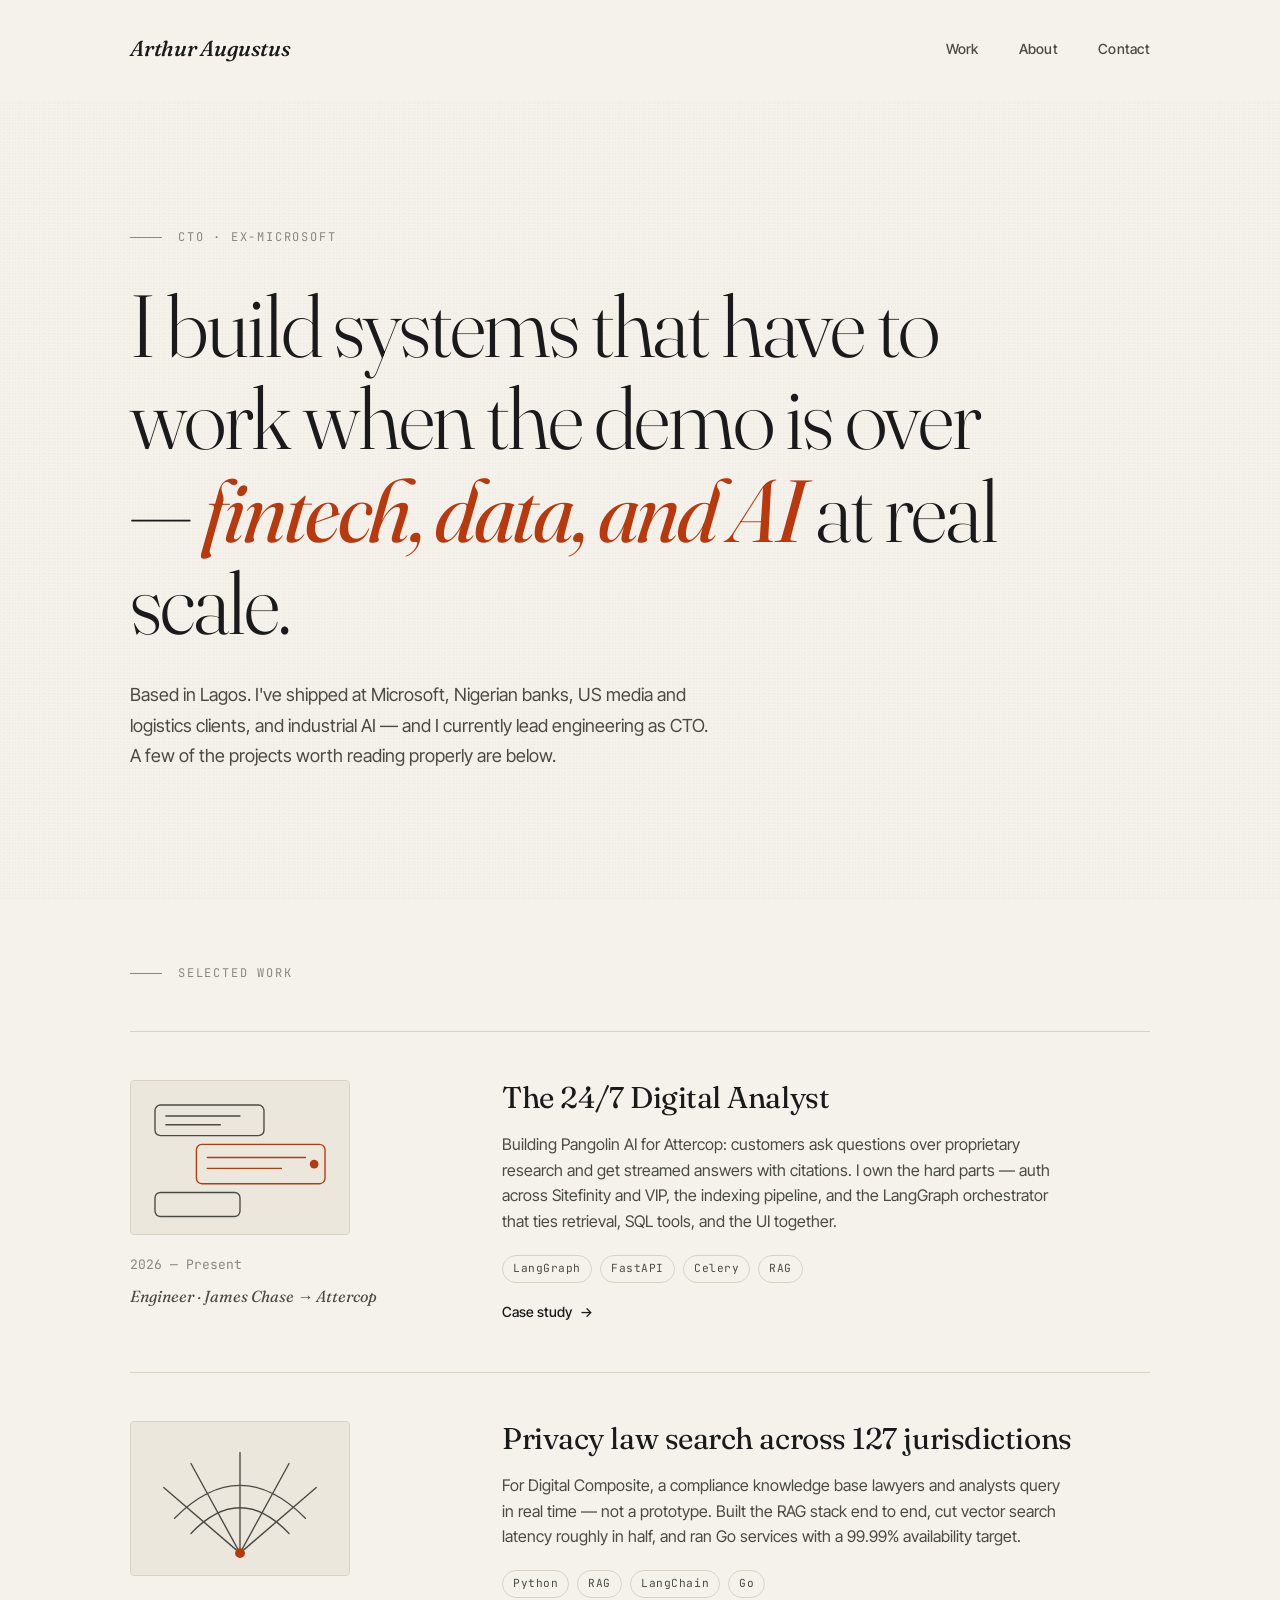
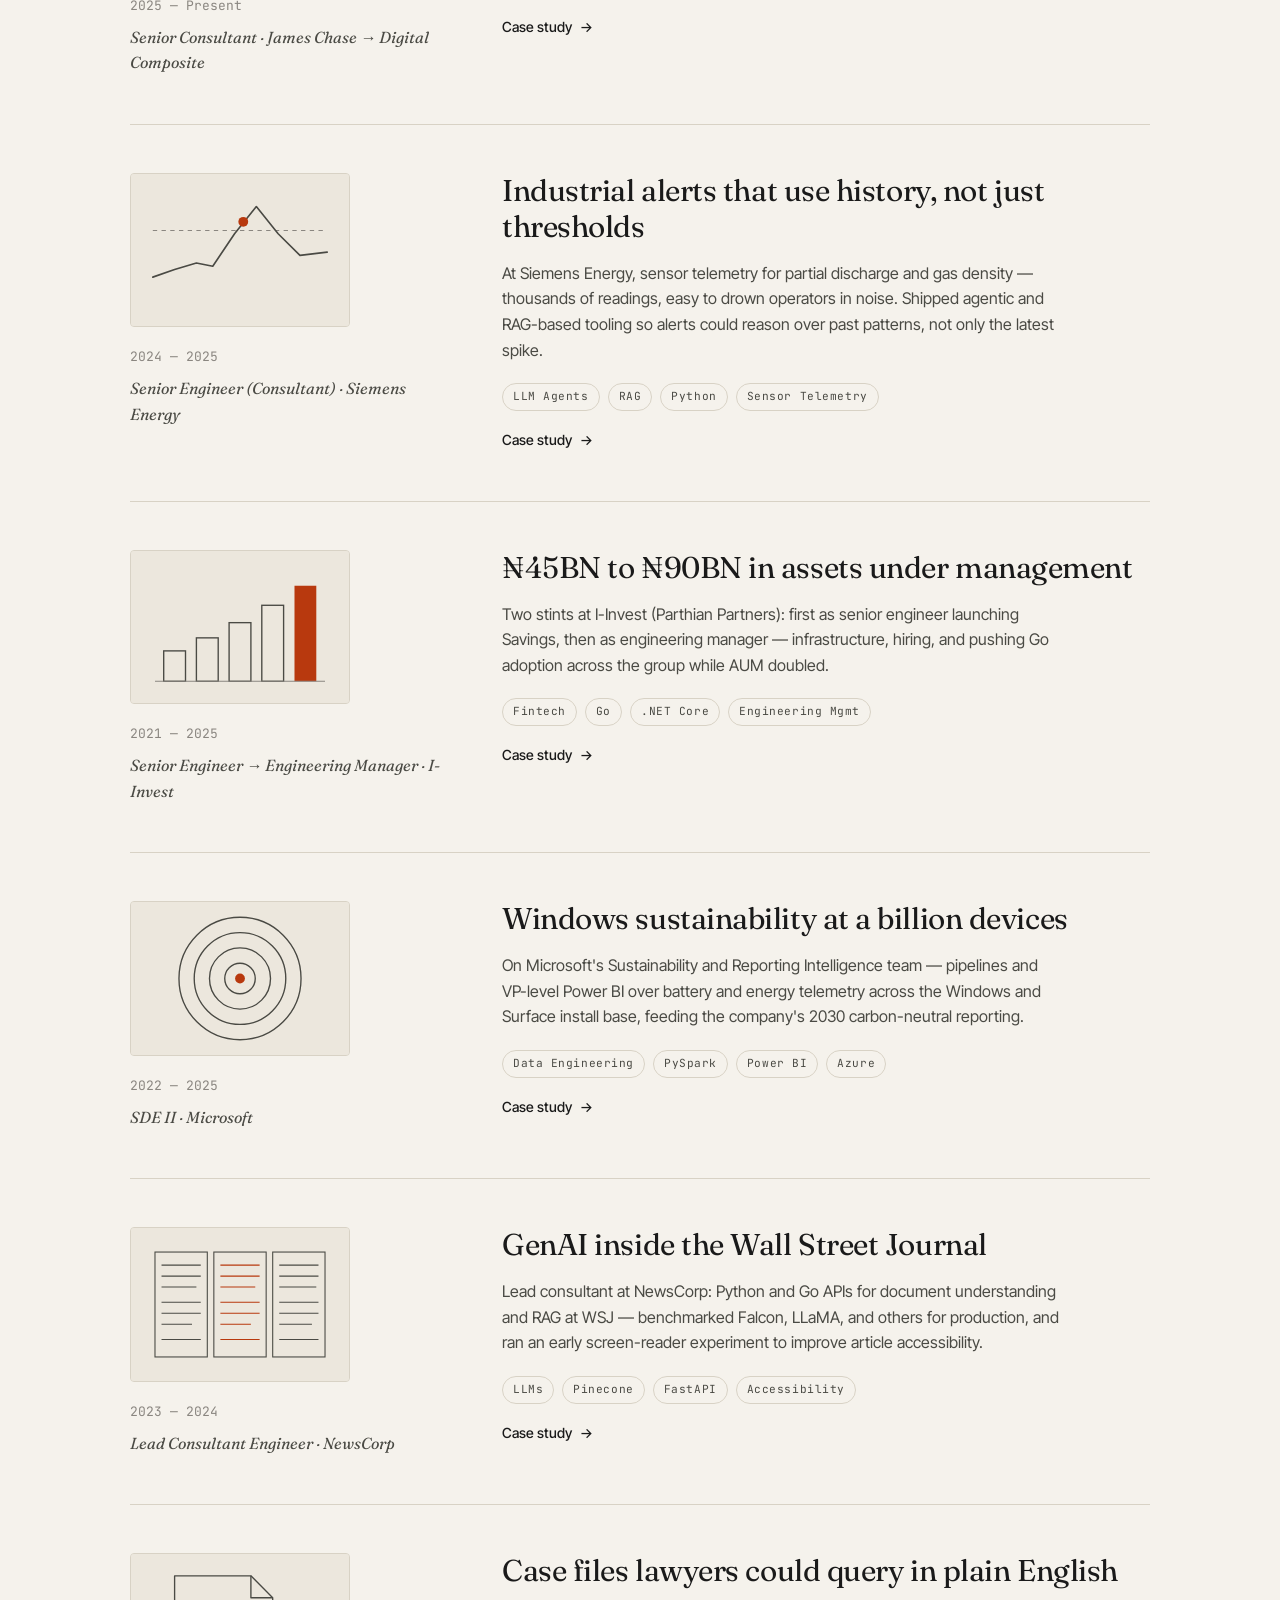
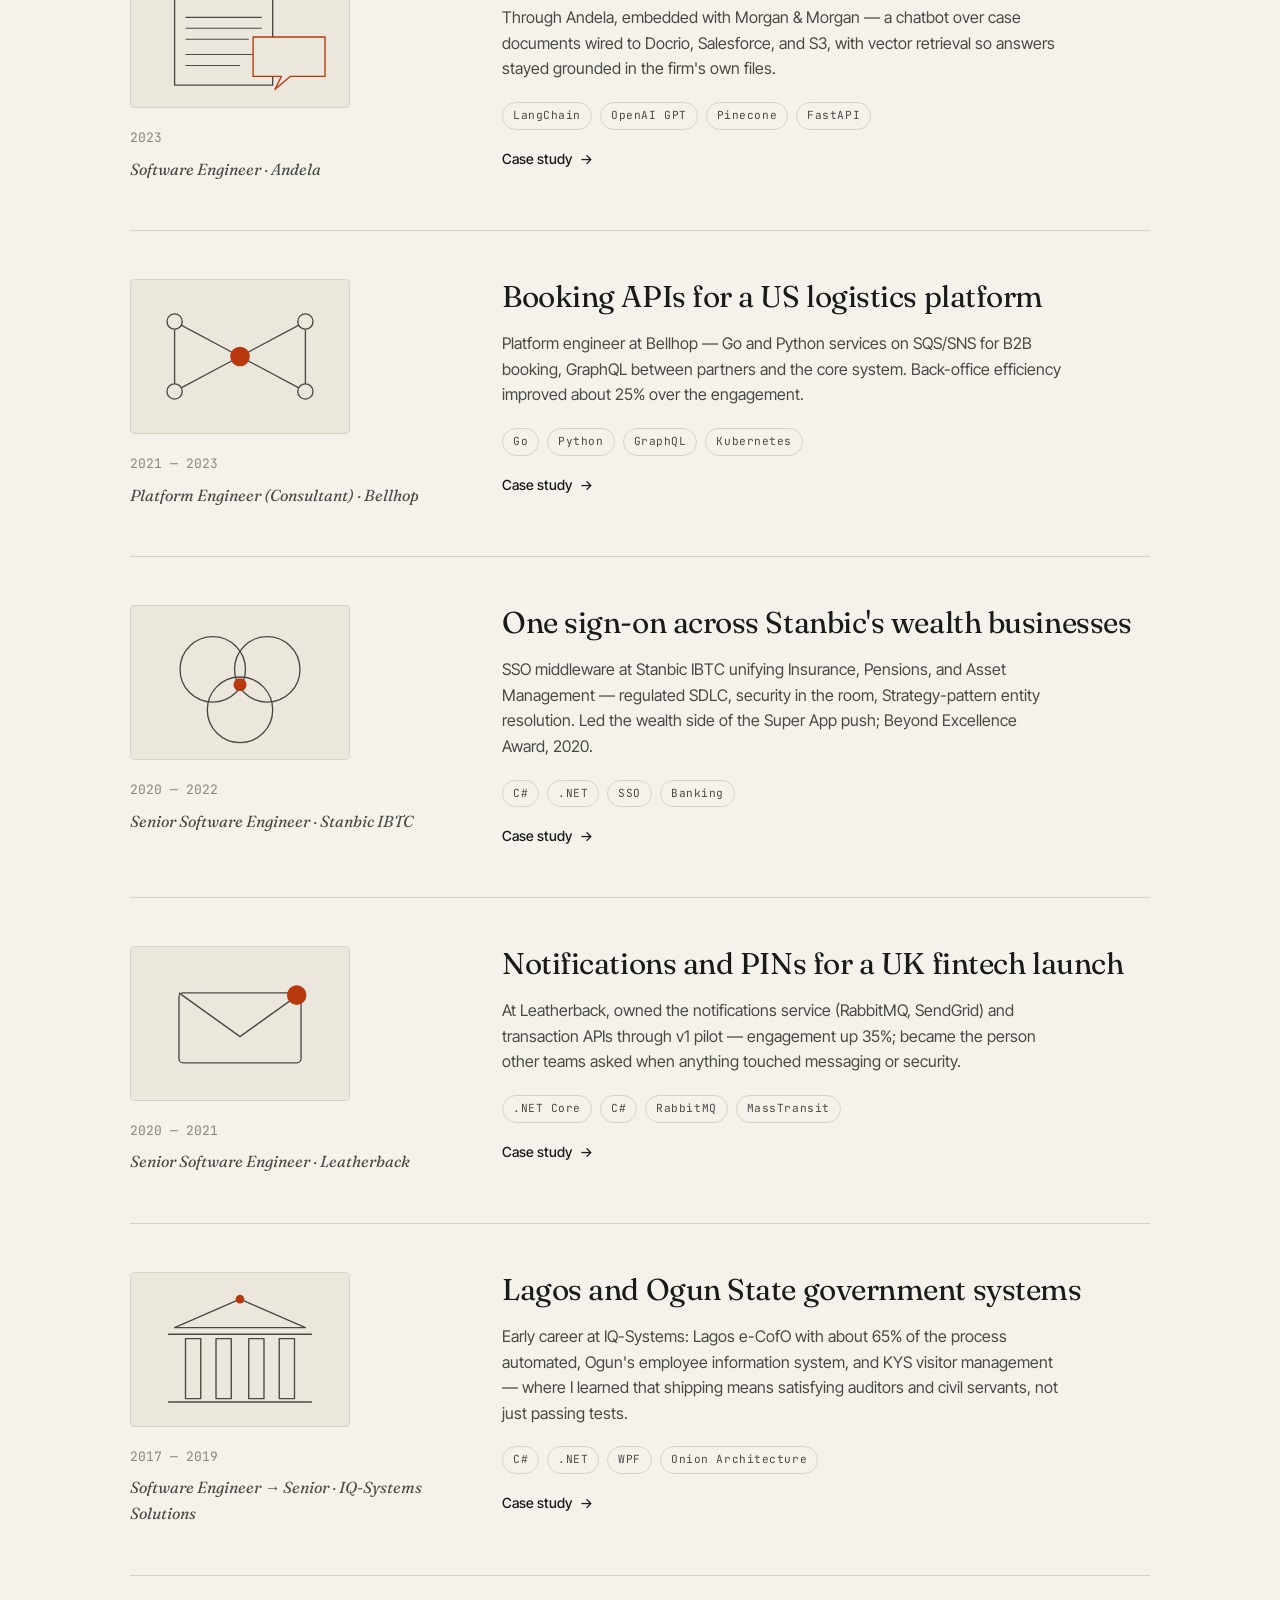
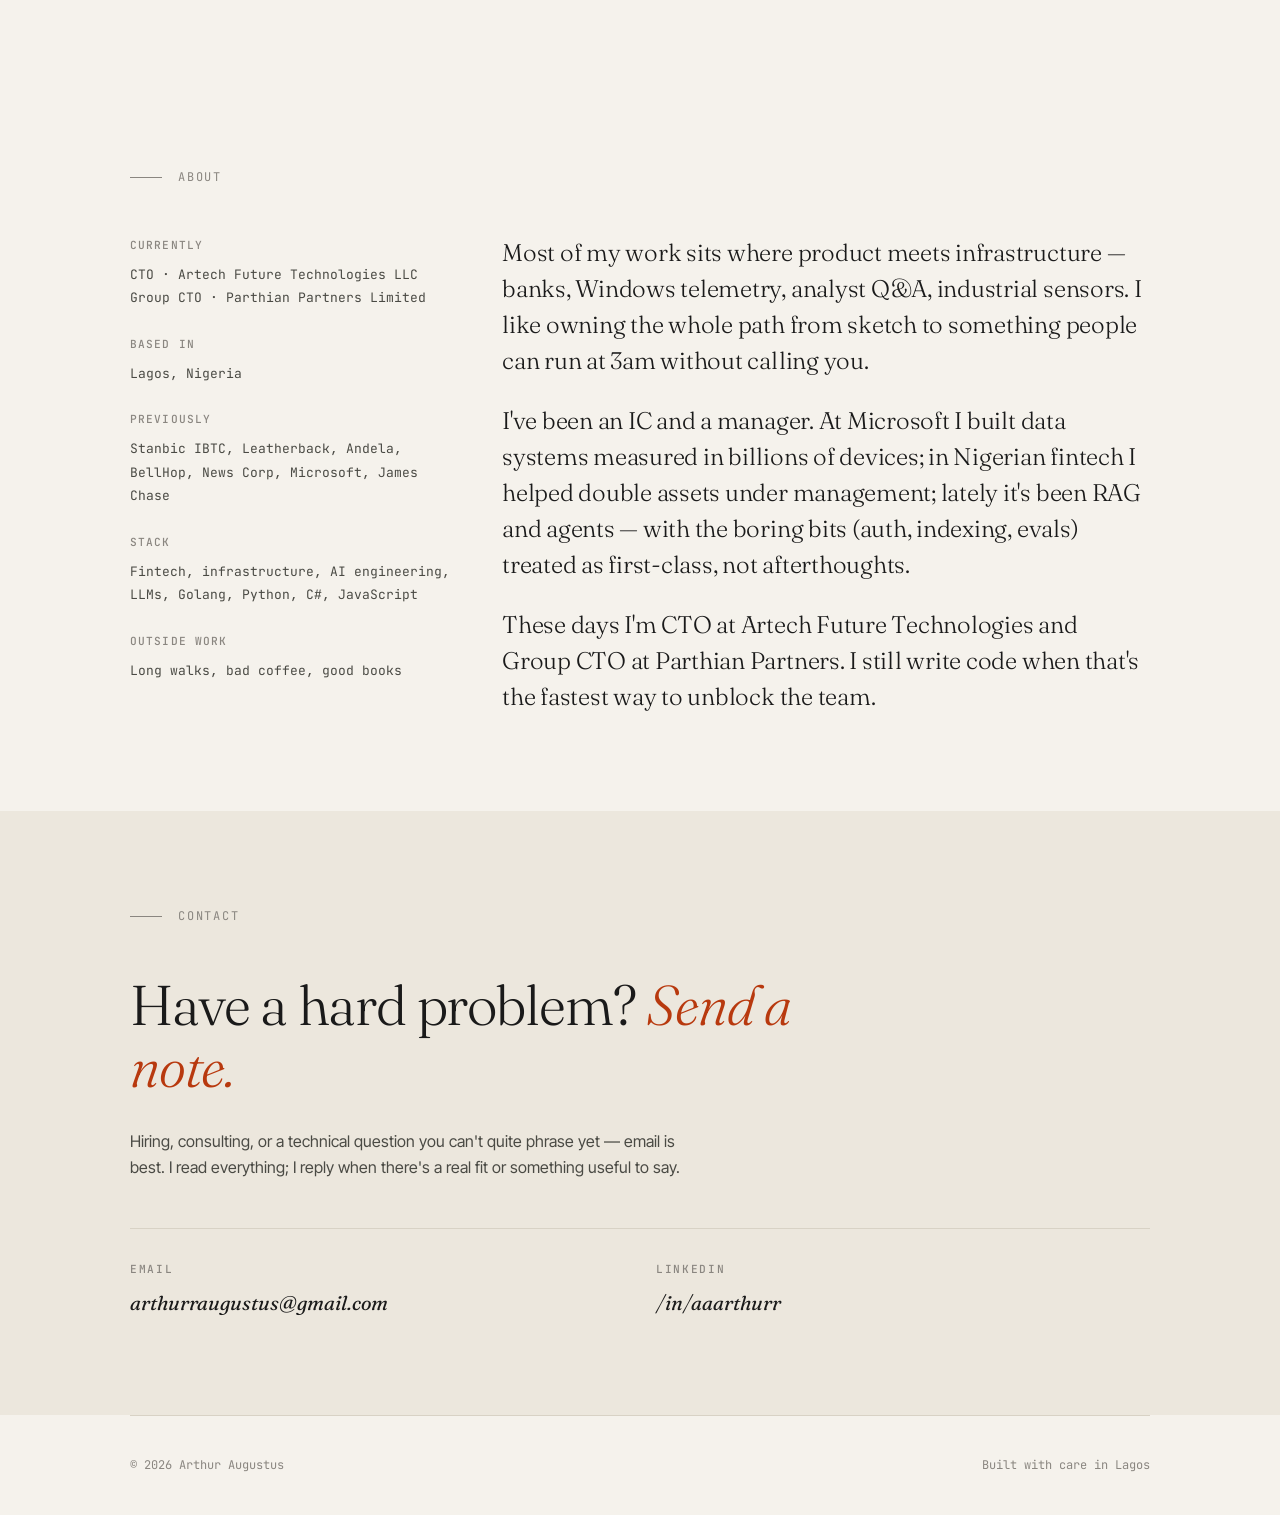
==== commit d22d29eb: "add SVGs to Projects Page" ====
--- a/index.html
+++ b/index.html
@@ -44,6 +44,7 @@
 
     <article class="project">
       <div class="project-meta">
+        <div class="project-thumb"><img src="images/work/attercop.svg" alt="" loading="lazy" width="200" height="140"></div>
         <span class="project-year">2026 — Present</span>
         <span class="project-team">Engineer · James Chase → Attercop</span>
       </div>
@@ -65,6 +66,7 @@
 
     <article class="project">
       <div class="project-meta">
+        <div class="project-thumb"><img src="images/work/digital-composite.svg" alt="" loading="lazy" width="200" height="140"></div>
         <span class="project-year">2025 — Present</span>
         <span class="project-team">Senior Consultant · James Chase → Digital Composite</span>
       </div>
@@ -86,6 +88,7 @@
 
     <article class="project">
       <div class="project-meta">
+        <div class="project-thumb"><img src="images/work/siemens-energy.svg" alt="" loading="lazy" width="200" height="140"></div>
         <span class="project-year">2024 — 2025</span>
         <span class="project-team">Senior Engineer (Consultant) · Siemens Energy</span>
       </div>
@@ -107,6 +110,7 @@
 
     <article class="project">
       <div class="project-meta">
+        <div class="project-thumb"><img src="images/work/i-invest.svg" alt="" loading="lazy" width="200" height="140"></div>
         <span class="project-year">2021 — 2025</span>
         <span class="project-team">Senior Engineer → Engineering Manager · I-Invest</span>
       </div>
@@ -128,6 +132,7 @@
 
     <article class="project">
       <div class="project-meta">
+        <div class="project-thumb"><img src="images/work/microsoft.svg" alt="" loading="lazy" width="200" height="140"></div>
         <span class="project-year">2022 — 2025</span>
         <span class="project-team">SDE II · Microsoft</span>
       </div>
@@ -149,6 +154,7 @@
 
     <article class="project">
       <div class="project-meta">
+        <div class="project-thumb"><img src="images/work/newscorp.svg" alt="" loading="lazy" width="200" height="140"></div>
         <span class="project-year">2023 — 2024</span>
         <span class="project-team">Lead Consultant Engineer · NewsCorp</span>
       </div>
@@ -170,6 +176,7 @@
 
     <article class="project">
       <div class="project-meta">
+        <div class="project-thumb"><img src="images/work/andela.svg" alt="" loading="lazy" width="200" height="140"></div>
         <span class="project-year">2023</span>
         <span class="project-team">Software Engineer · Andela</span>
       </div>
@@ -191,6 +198,7 @@
 
     <article class="project">
       <div class="project-meta">
+        <div class="project-thumb"><img src="images/work/bellhop.svg" alt="" loading="lazy" width="200" height="140"></div>
         <span class="project-year">2021 — 2023</span>
         <span class="project-team">Platform Engineer (Consultant) · Bellhop</span>
       </div>
@@ -212,6 +220,7 @@
 
     <article class="project">
       <div class="project-meta">
+        <div class="project-thumb"><img src="images/work/stanbic-ibtc.svg" alt="" loading="lazy" width="200" height="140"></div>
         <span class="project-year">2020 — 2022</span>
         <span class="project-team">Senior Software Engineer · Stanbic IBTC</span>
       </div>
@@ -233,6 +242,7 @@
 
     <article class="project">
       <div class="project-meta">
+        <div class="project-thumb"><img src="images/work/leatherback.svg" alt="" loading="lazy" width="200" height="140"></div>
         <span class="project-year">2020 — 2021</span>
         <span class="project-team">Senior Software Engineer · Leatherback</span>
       </div>
@@ -254,6 +264,7 @@
 
     <article class="project">
       <div class="project-meta">
+        <div class="project-thumb"><img src="images/work/iq-systems.svg" alt="" loading="lazy" width="200" height="140"></div>
         <span class="project-year">2017 — 2019</span>
         <span class="project-team">Software Engineer → Senior · IQ-Systems Solutions</span>
       </div>
--- a/styles.css
+++ b/styles.css
@@ -215,6 +215,28 @@
   gap: 0.5rem;
 }
 
+.project-thumb {
+  display: block;
+  width: 100%;
+  max-width: 220px;
+  margin-bottom: 0.75rem;
+  background: var(--bg-alt);
+  border: 1px solid var(--rule);
+  border-radius: 4px;
+  overflow: hidden;
+  transition: border-color 0.3s ease;
+}
+
+.project-thumb img {
+  display: block;
+  width: 100%;
+  height: auto;
+}
+
+.project:hover .project-thumb {
+  border-color: var(--accent);
+}
+
 .project-year {
   font-family: var(--mono);
   font-size: 0.8125rem;
@@ -631,6 +653,8 @@
 
   .project:hover { padding-left: 0; }
 
+  .project-thumb { max-width: 100%; margin-bottom: 0.5rem; }
+
   .about-grid {
     grid-template-columns: 1fr;
     gap: 2rem;
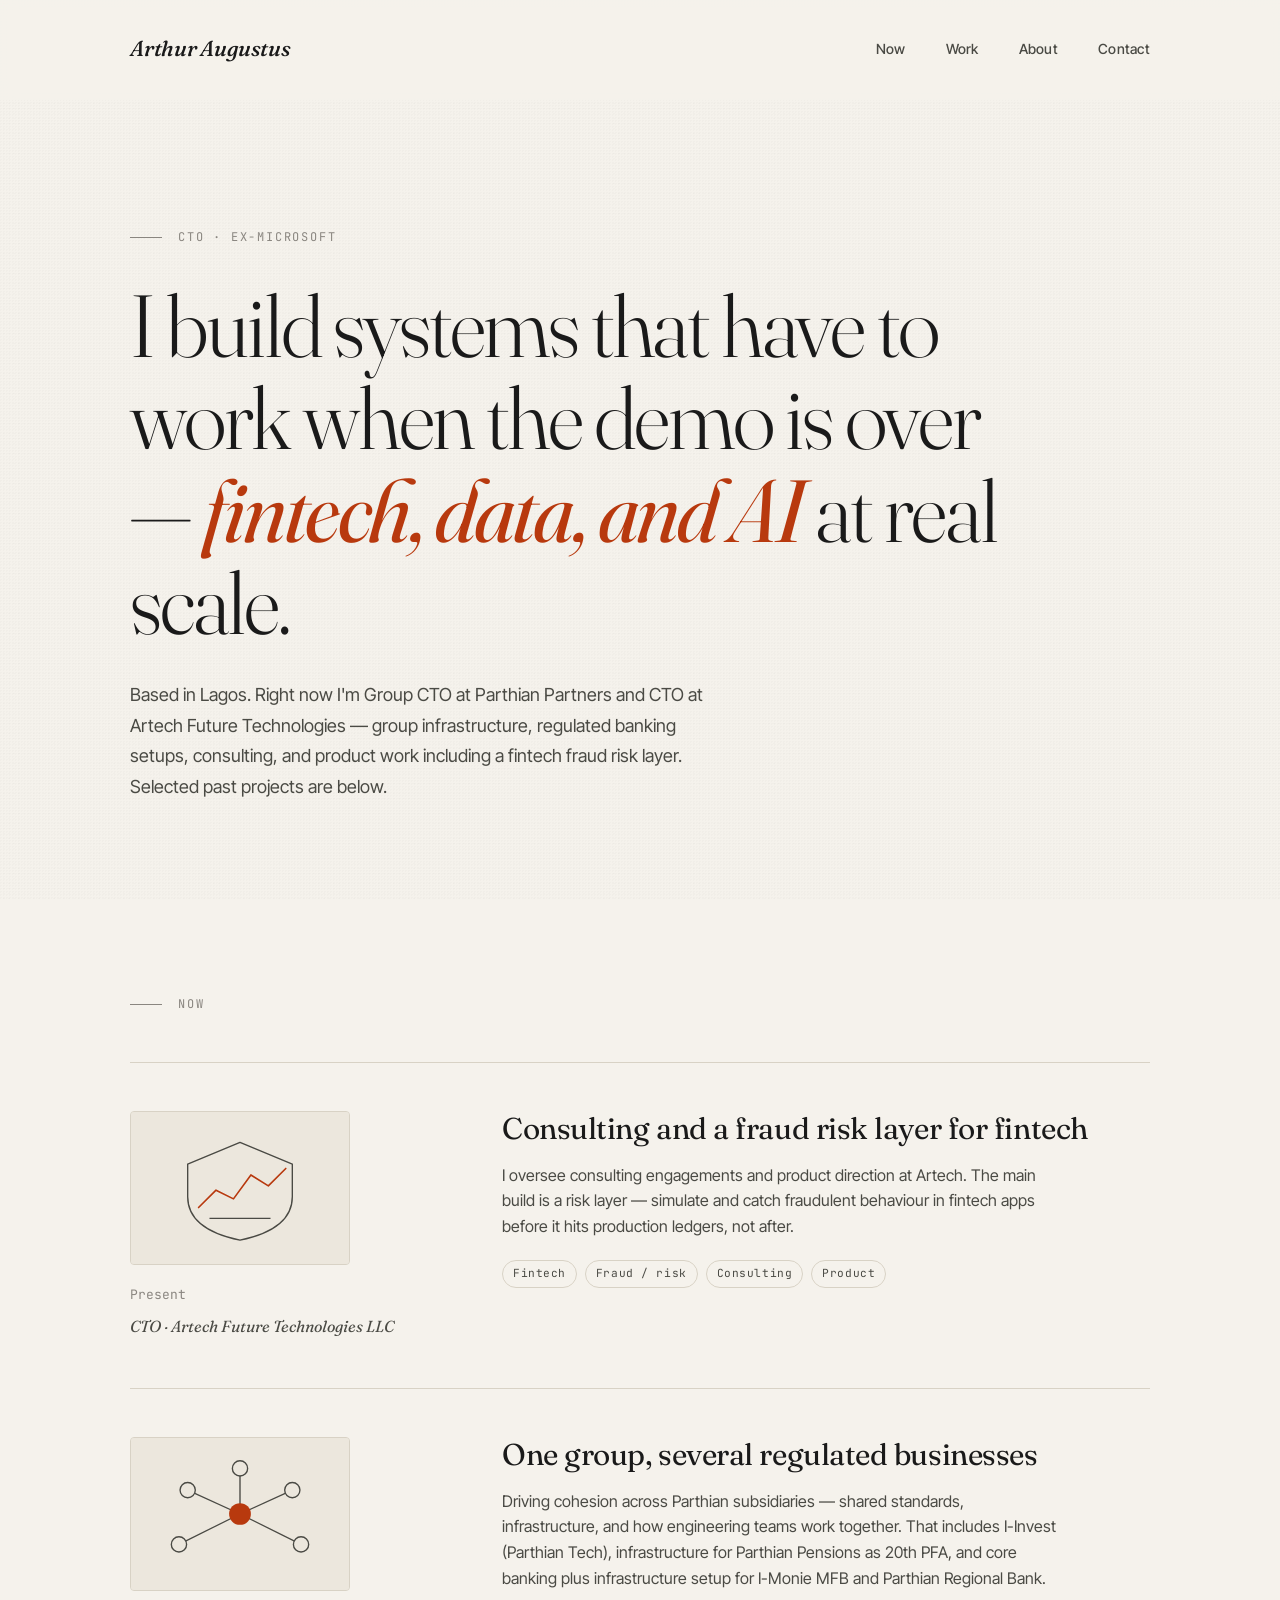
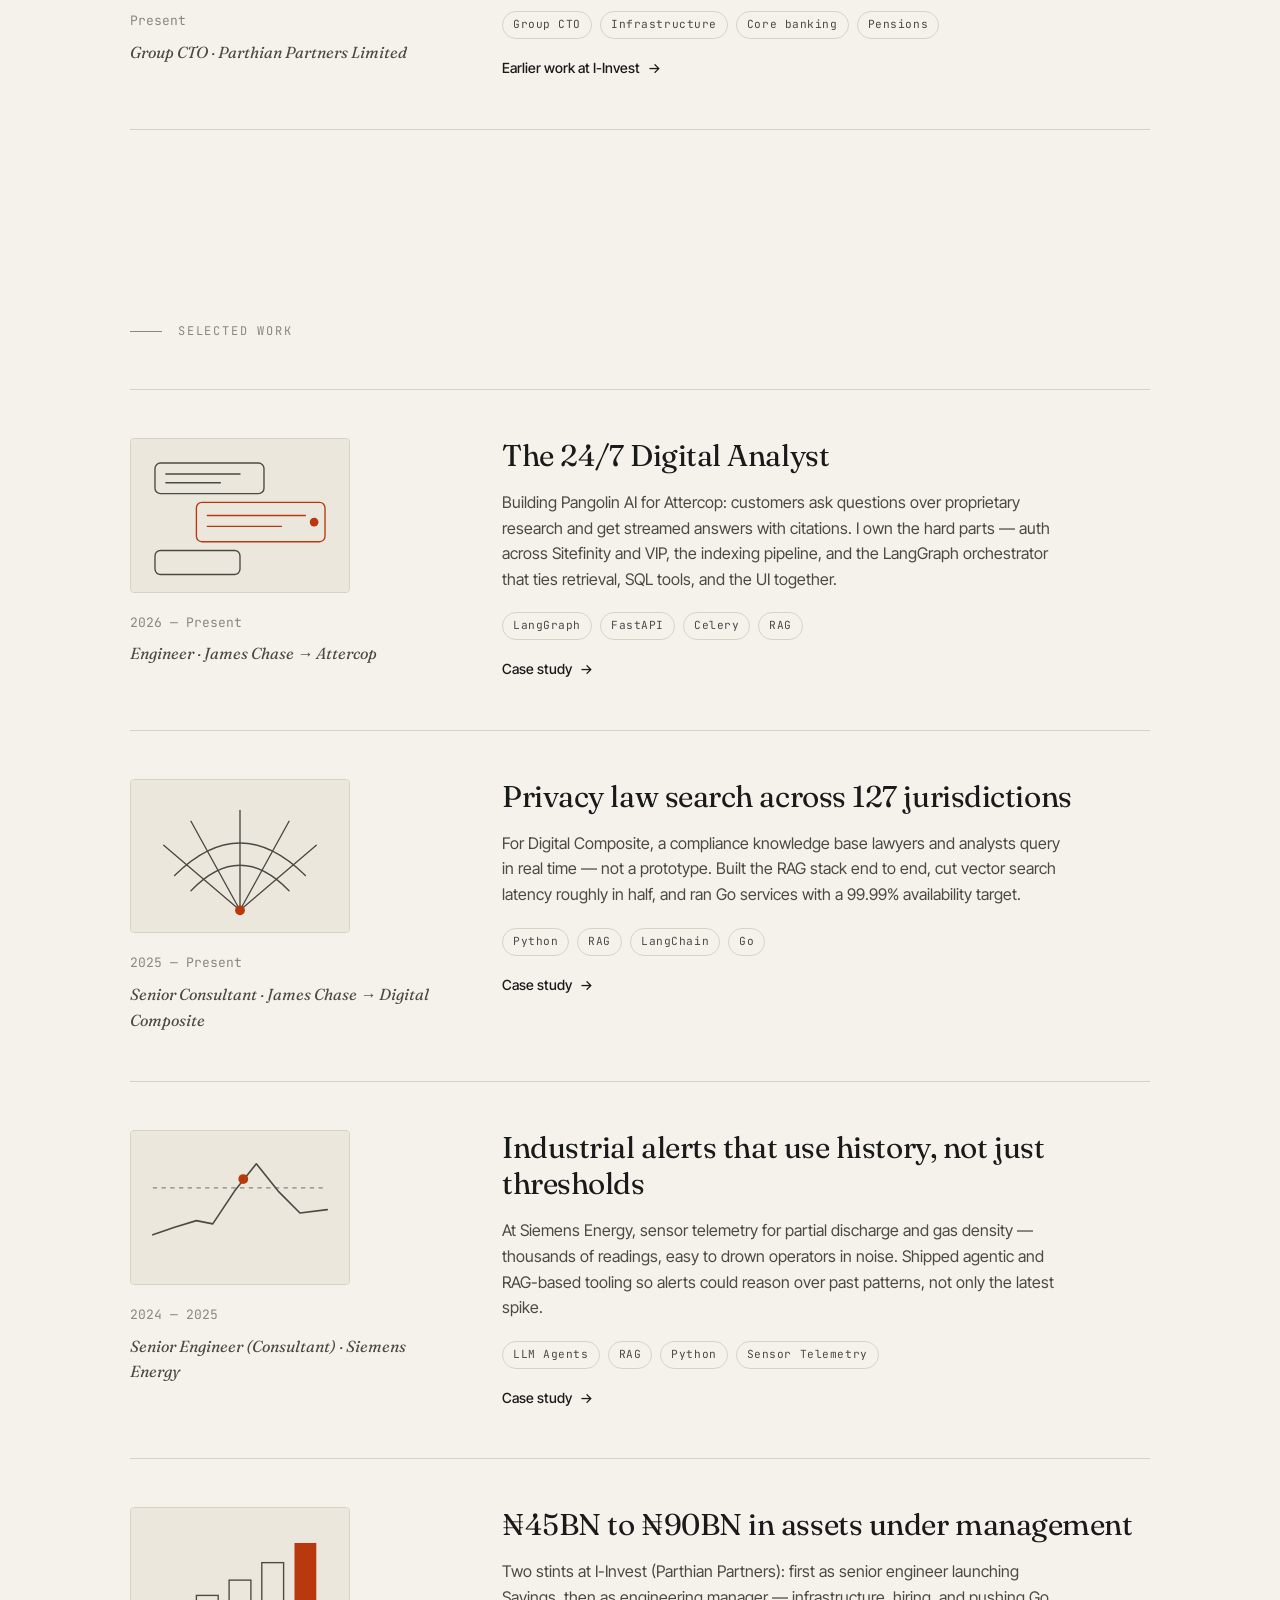
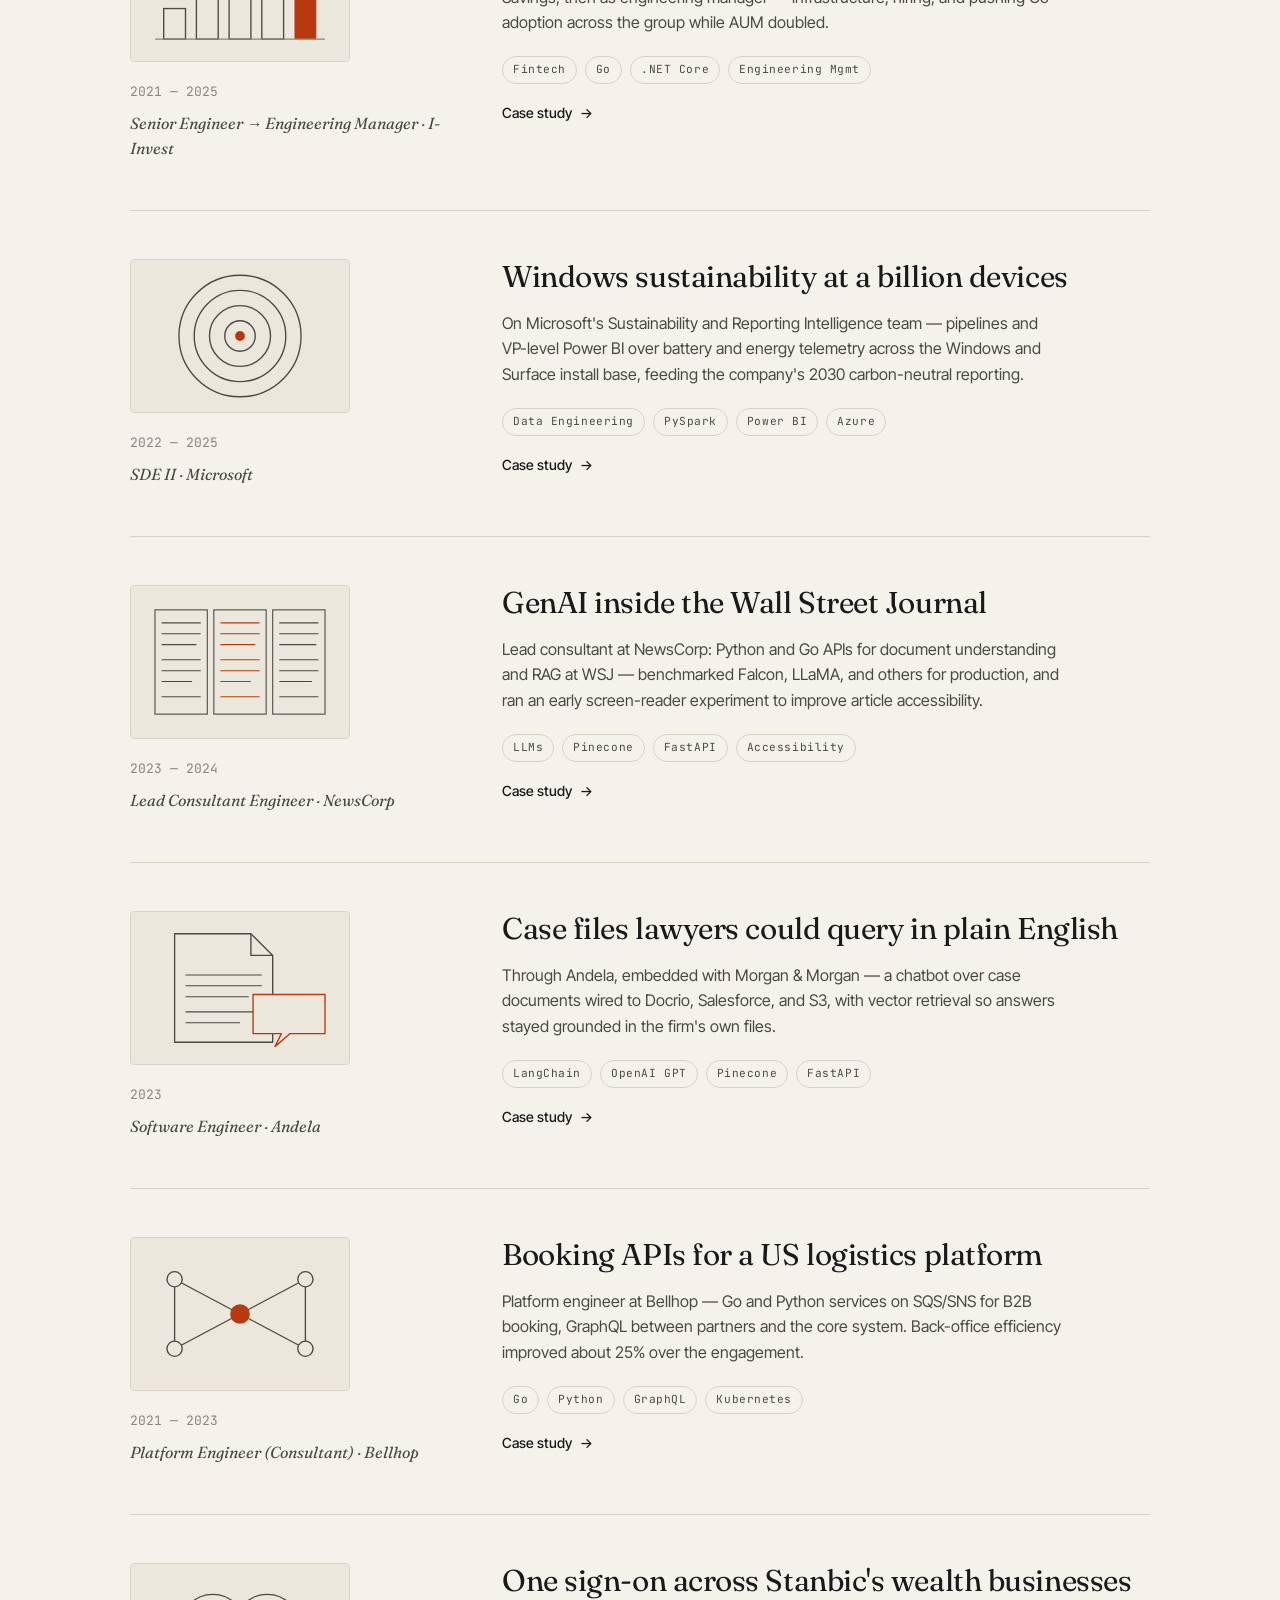
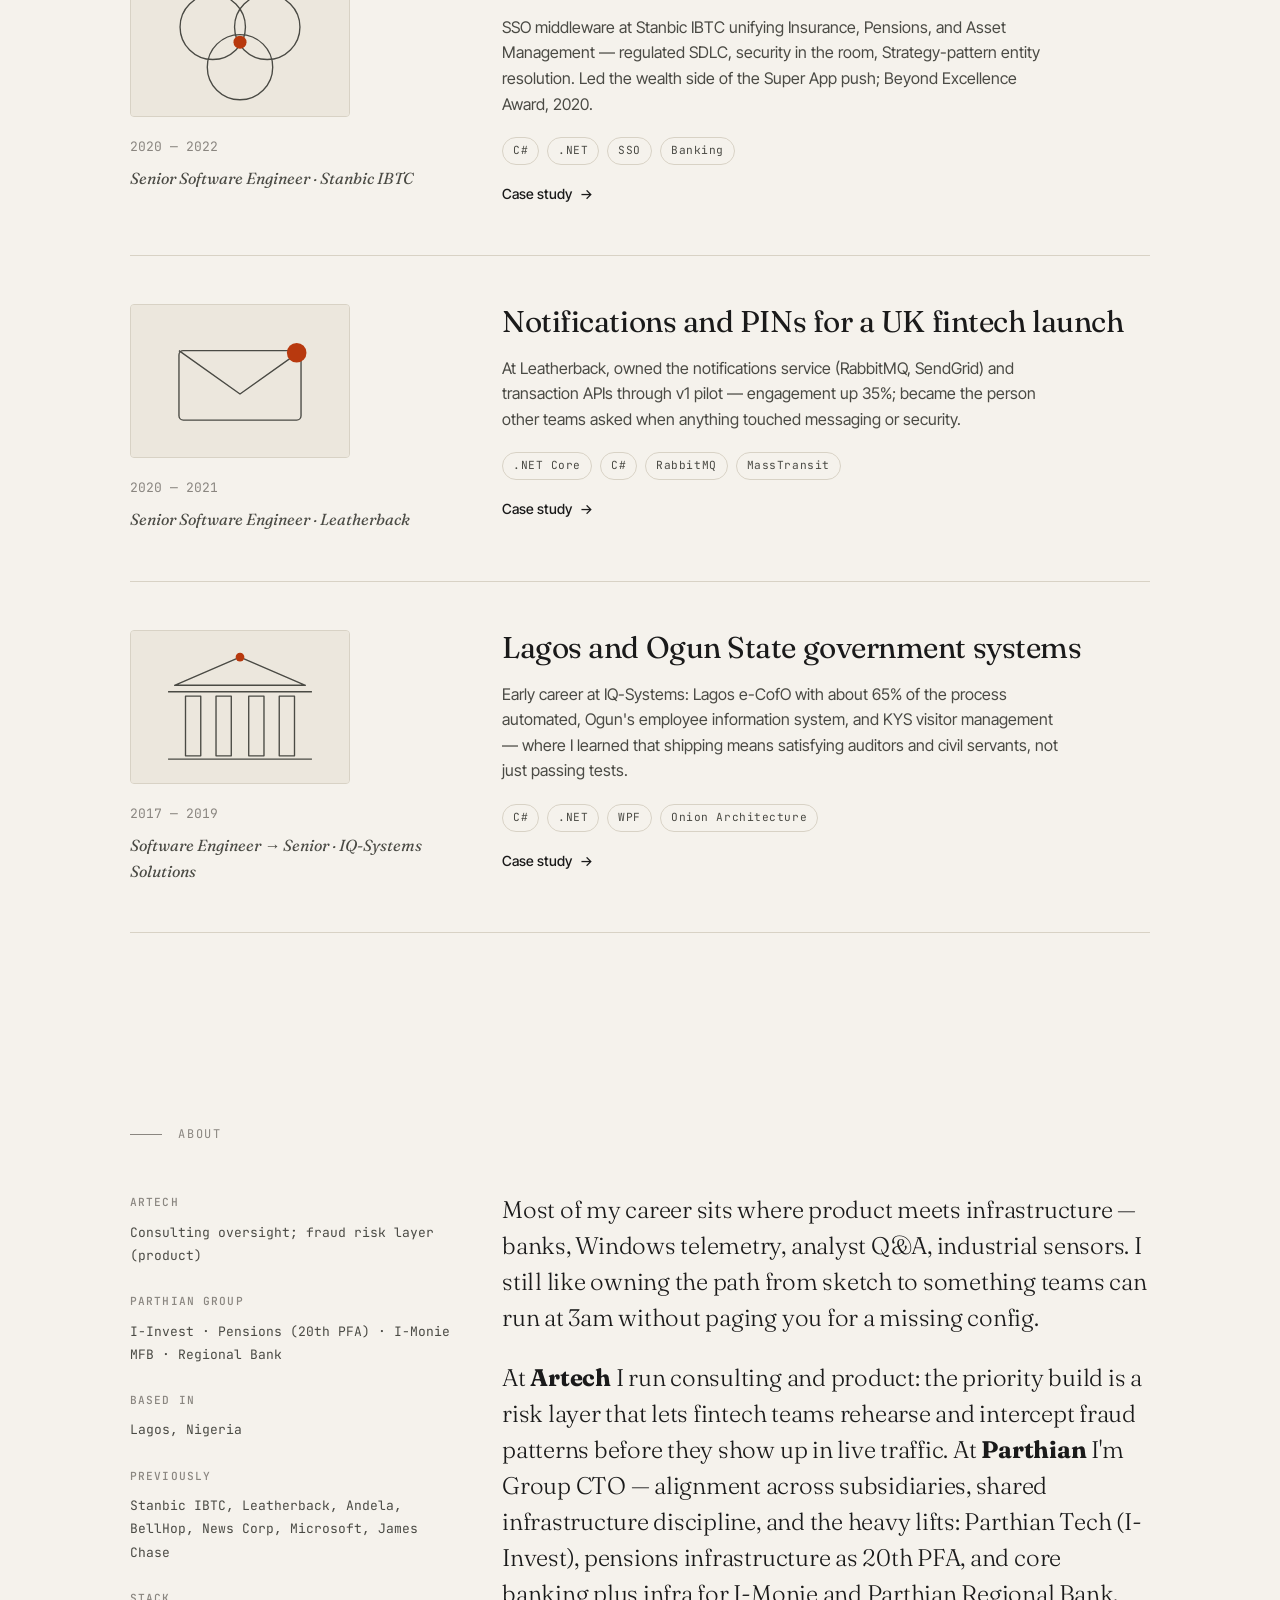
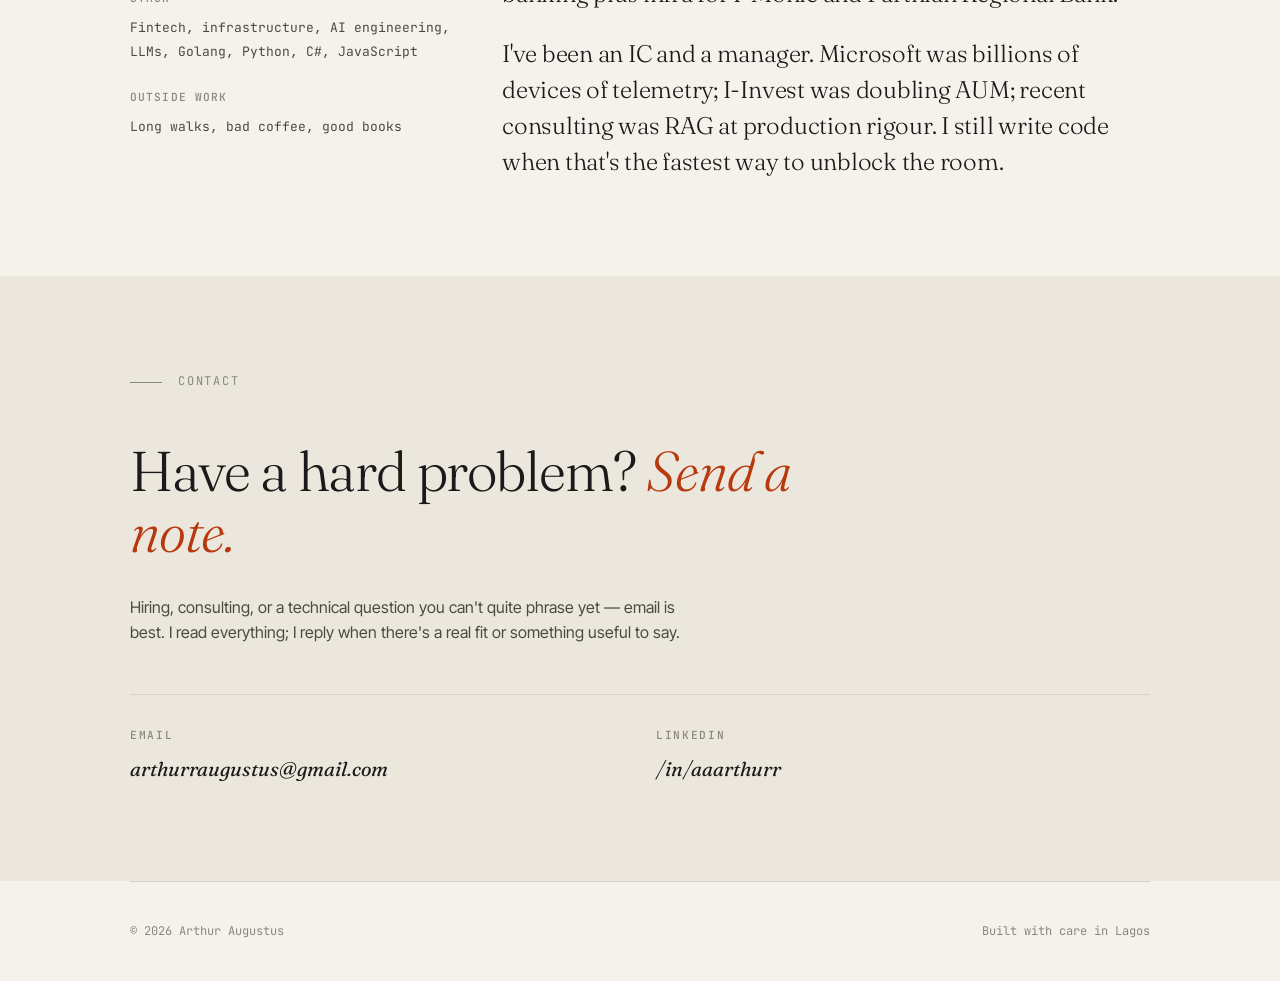
==== commit 5a20f6f1: "Add Snippets for Artech and Parthian" ====
--- a/index.html
+++ b/index.html
@@ -3,8 +3,8 @@
 <head>
 <meta charset="UTF-8" />
 <meta name="viewport" content="width=device-width, initial-scale=1.0" />
-<title>Arthur Augustus — Software Engineer</title>
-<meta name="description" content="Arthur Augustus — CTO, ex-Microsoft. Fintech, data platforms, and production AI systems. Based in Lagos." />
+<title>Arthur Augustus — CTO · ex-Microsoft</title>
+<meta name="description" content="Arthur Augustus — Group CTO at Parthian Partners, CTO at Artech Future Technologies, ex-Microsoft. Fintech infrastructure, fraud risk, and production AI. Lagos." />
 
 <link rel="preconnect" href="https://fonts.googleapis.com">
 <link rel="preconnect" href="https://fonts.gstatic.com" crossorigin>
@@ -18,6 +18,7 @@
     <nav>
       <div class="logo">Arthur Augustus</div>
       <ul class="nav-links">
+        <li><a href="#now">Now</a></li>
         <li><a href="#work">Work</a></li>
         <li><a href="#about">About</a></li>
         <li><a href="#contact">Contact</a></li>
@@ -33,9 +34,59 @@
     <div class="hero-meta">CTO · ex-Microsoft</div>
     <h1>I build systems that have to work when the demo is over — <em>fintech, data, and AI</em> at real scale.</h1>
     <p class="hero-sub">
-      Based in Lagos. I've shipped at Microsoft, Nigerian banks, US media and logistics clients, and industrial AI —
-      and I currently lead engineering as CTO. A few of the projects worth reading properly are below.
+      Based in Lagos. Right now I'm Group CTO at Parthian Partners and CTO at Artech Future Technologies —
+      group infrastructure, regulated banking setups, consulting, and product work including a fintech fraud risk layer.
+      Selected past projects are below.
     </p>
+  </section>
+
+  <!-- ---------- Now ---------- -->
+  <section id="now">
+    <div class="section-label">Now</div>
+
+    <article class="project">
+      <div class="project-meta">
+        <div class="project-thumb"><img src="images/work/artech.svg" alt="" loading="lazy" width="200" height="140"></div>
+        <span class="project-year">Present</span>
+        <span class="project-team">CTO · Artech Future Technologies LLC</span>
+      </div>
+      <div class="project-content">
+        <h3>Consulting and a fraud risk layer for fintech</h3>
+        <p>
+          I oversee consulting engagements and product direction at Artech. The main build is a risk layer —
+          simulate and catch fraudulent behaviour in fintech apps before it hits production ledgers, not after.
+        </p>
+        <div class="project-tags">
+          <span class="tag">Fintech</span>
+          <span class="tag">Fraud / risk</span>
+          <span class="tag">Consulting</span>
+          <span class="tag">Product</span>
+        </div>
+      </div>
+    </article>
+
+    <article class="project">
+      <div class="project-meta">
+        <div class="project-thumb"><img src="images/work/parthian-group.svg" alt="" loading="lazy" width="200" height="140"></div>
+        <span class="project-year">Present</span>
+        <span class="project-team">Group CTO · Parthian Partners Limited</span>
+      </div>
+      <div class="project-content">
+        <h3>One group, several regulated businesses</h3>
+        <p>
+          Driving cohesion across Parthian subsidiaries — shared standards, infrastructure, and how engineering teams work together.
+          That includes I-Invest (Parthian Tech), infrastructure for Parthian Pensions as 20th PFA, and core banking plus
+          infrastructure setup for I-Monie MFB and Parthian Regional Bank.
+        </p>
+        <div class="project-tags">
+          <span class="tag">Group CTO</span>
+          <span class="tag">Infrastructure</span>
+          <span class="tag">Core banking</span>
+          <span class="tag">Pensions</span>
+        </div>
+        <a class="project-link" href="case-studies/i-invest.html">Earlier work at I-Invest</a>
+      </div>
+    </article>
   </section>
 
   <!-- ---------- Work ---------- -->
@@ -290,9 +341,10 @@
     <div class="section-label">About</div>
     <div class="about-grid">
       <div class="about-side">
-        <strong>Currently</strong>
-        CTO · Artech Future Technologies LLC<br>
-        Group CTO · Parthian Partners Limited
+        <strong>Artech</strong>
+        Consulting oversight; fraud risk layer (product)
+        <strong>Parthian group</strong>
+        I-Invest · Pensions (20th PFA) · I-Monie MFB · Regional Bank
         <strong>Based in</strong>
         Lagos, Nigeria
         <strong>Previously</strong>
@@ -304,18 +356,19 @@
       </div>
       <div class="about-text">
         <p>
-          Most of my work sits where product meets infrastructure — banks, Windows telemetry,
-          analyst Q&amp;A, industrial sensors. I like owning the whole path from sketch to something
-          people can run at 3am without calling you.
-        </p>
-        <p>
-          I've been an IC and a manager. At Microsoft I built data systems measured in billions of devices;
-          in Nigerian fintech I helped double assets under management; lately it's been RAG and agents —
-          with the boring bits (auth, indexing, evals) treated as first-class, not afterthoughts.
-        </p>
-        <p>
-          These days I'm CTO at Artech Future Technologies and Group CTO at Parthian Partners.
-          I still write code when that's the fastest way to unblock the team.
+          Most of my career sits where product meets infrastructure — banks, Windows telemetry,
+          analyst Q&amp;A, industrial sensors. I still like owning the path from sketch to something
+          teams can run at 3am without paging you for a missing config.
+        </p>
+        <p>
+          At <strong>Artech</strong> I run consulting and product: the priority build is a risk layer that lets fintech teams
+          rehearse and intercept fraud patterns before they show up in live traffic. At <strong>Parthian</strong> I'm Group CTO —
+          alignment across subsidiaries, shared infrastructure discipline, and the heavy lifts: Parthian Tech (I-Invest),
+          pensions infrastructure as 20th PFA, and core banking plus infra for I-Monie and Parthian Regional Bank.
+        </p>
+        <p>
+          I've been an IC and a manager. Microsoft was billions of devices of telemetry; I-Invest was doubling AUM;
+          recent consulting was RAG at production rigour. I still write code when that's the fastest way to unblock the room.
         </p>
       </div>
     </div>
--- a/styles.css
+++ b/styles.css
@@ -655,6 +655,8 @@
 
   .project-thumb { max-width: 100%; margin-bottom: 0.5rem; }
 
+  #now + #work .section-label { margin-top: 1rem; }
+
   .about-grid {
     grid-template-columns: 1fr;
     gap: 2rem;
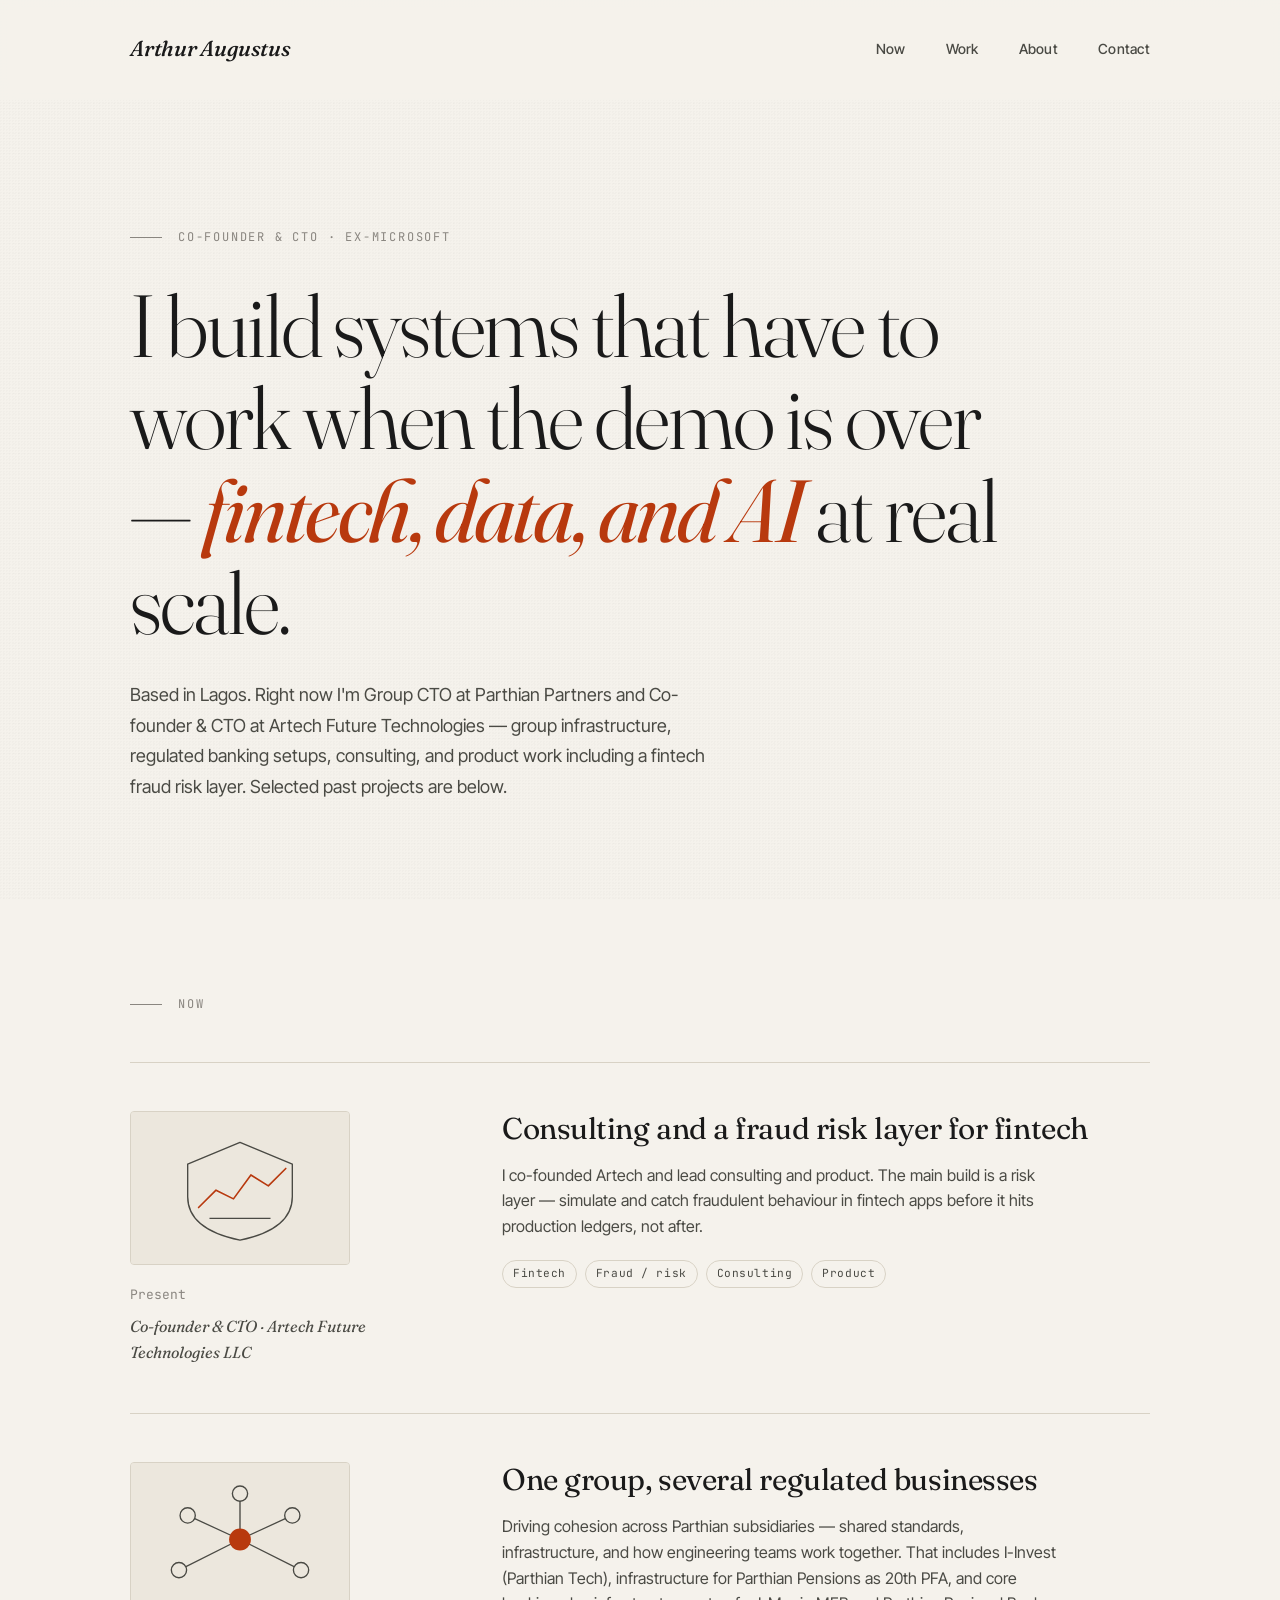
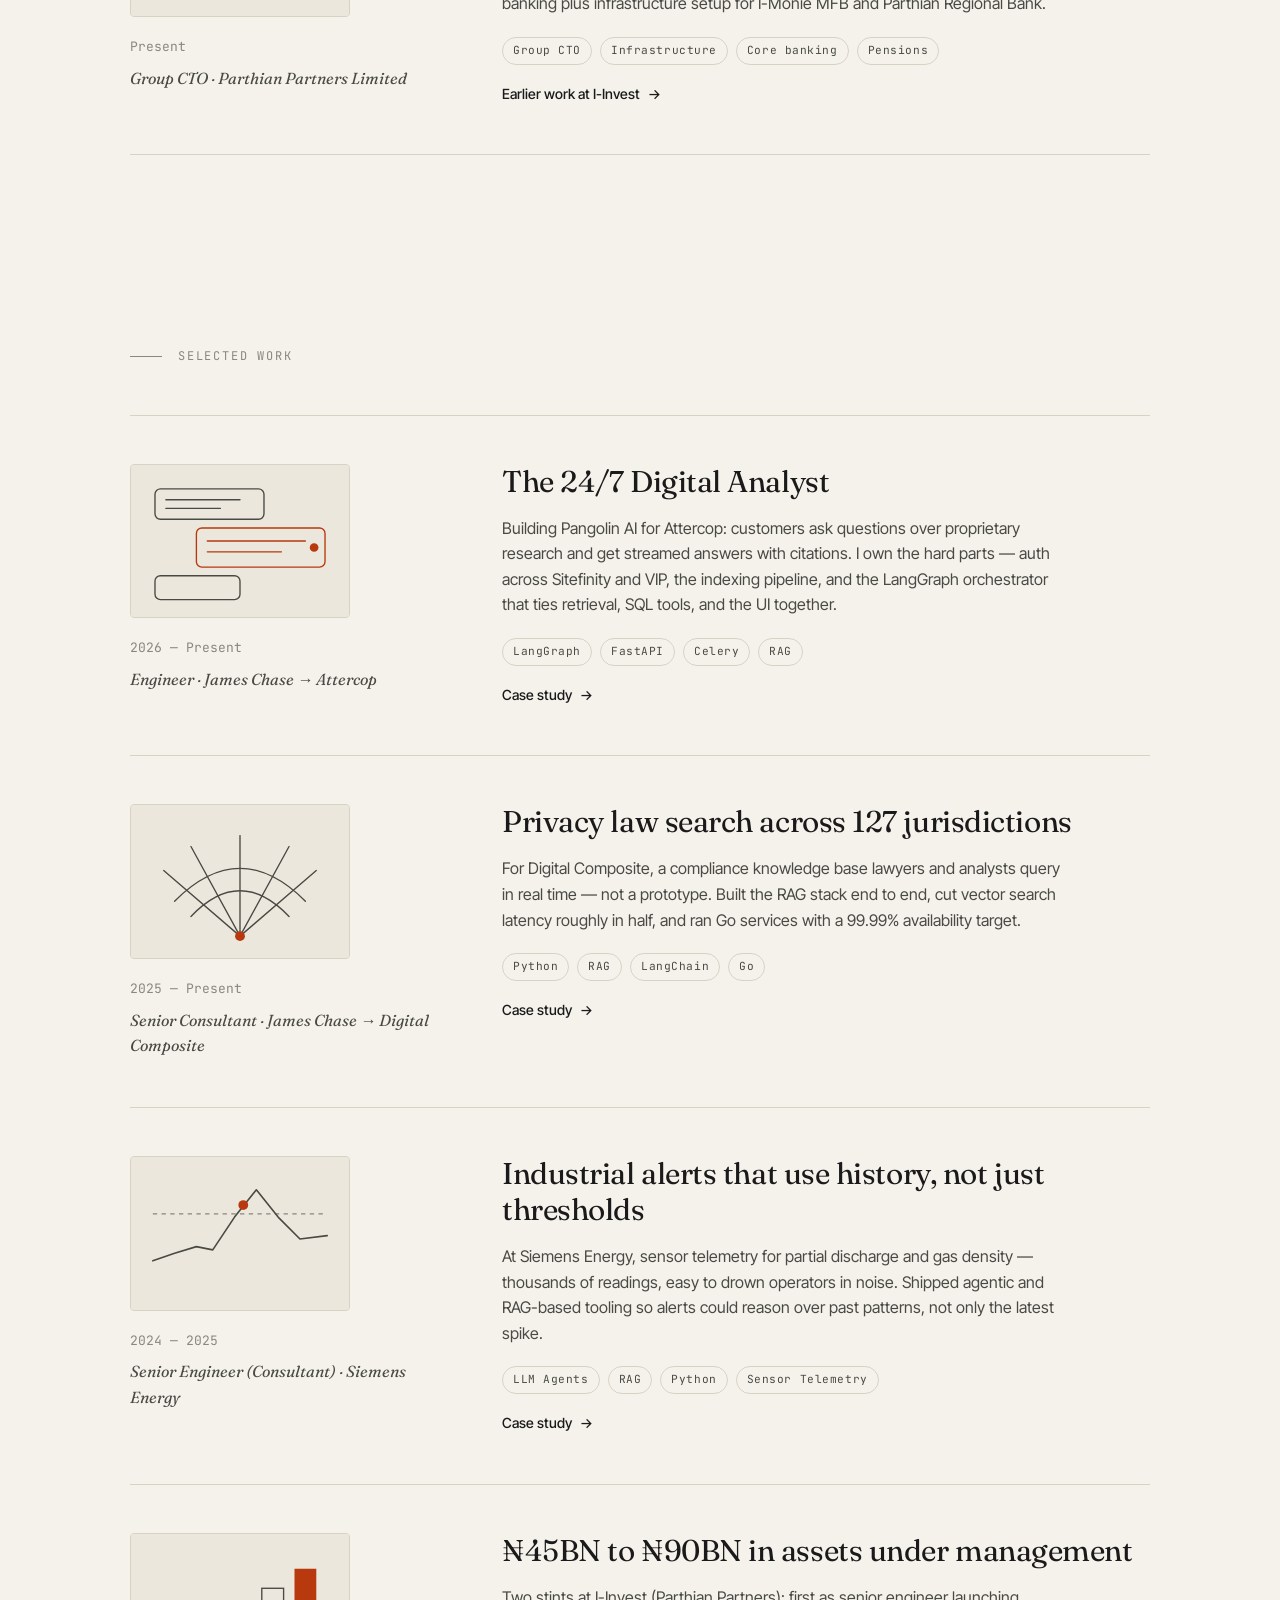
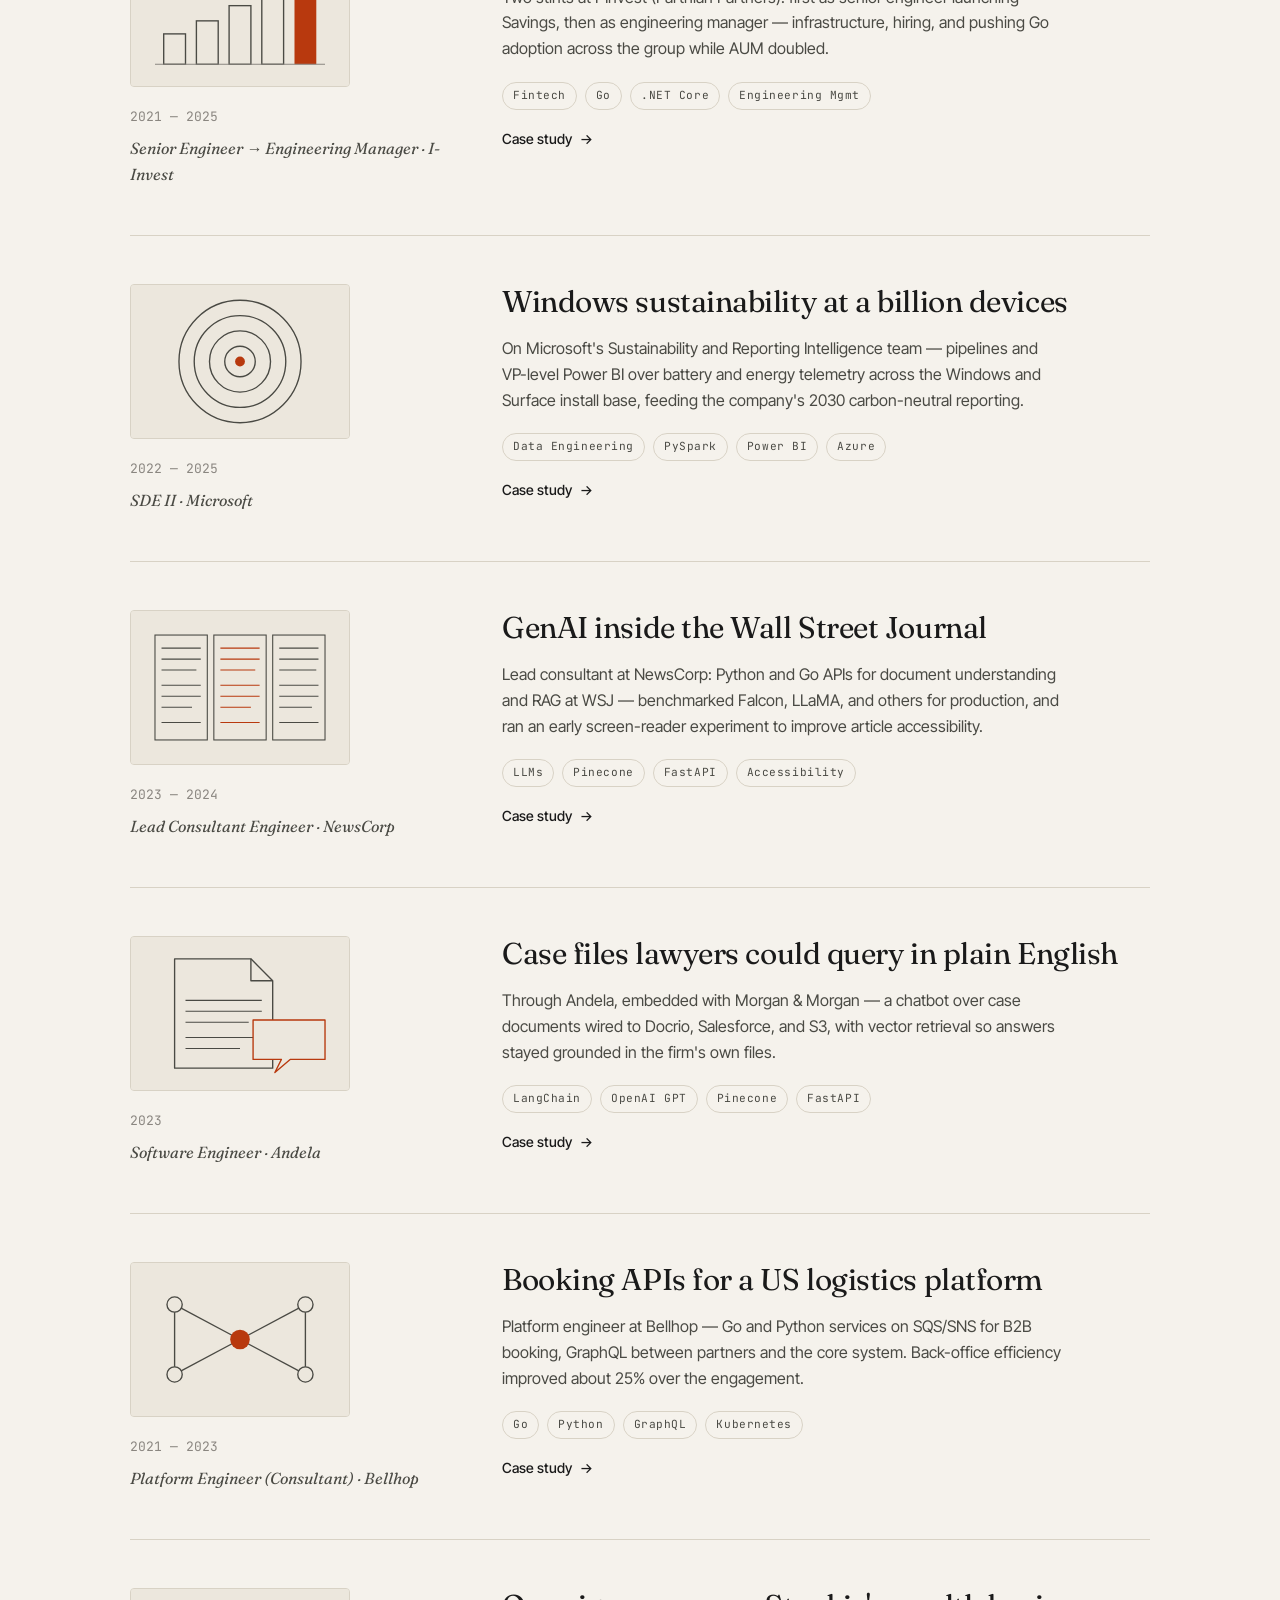
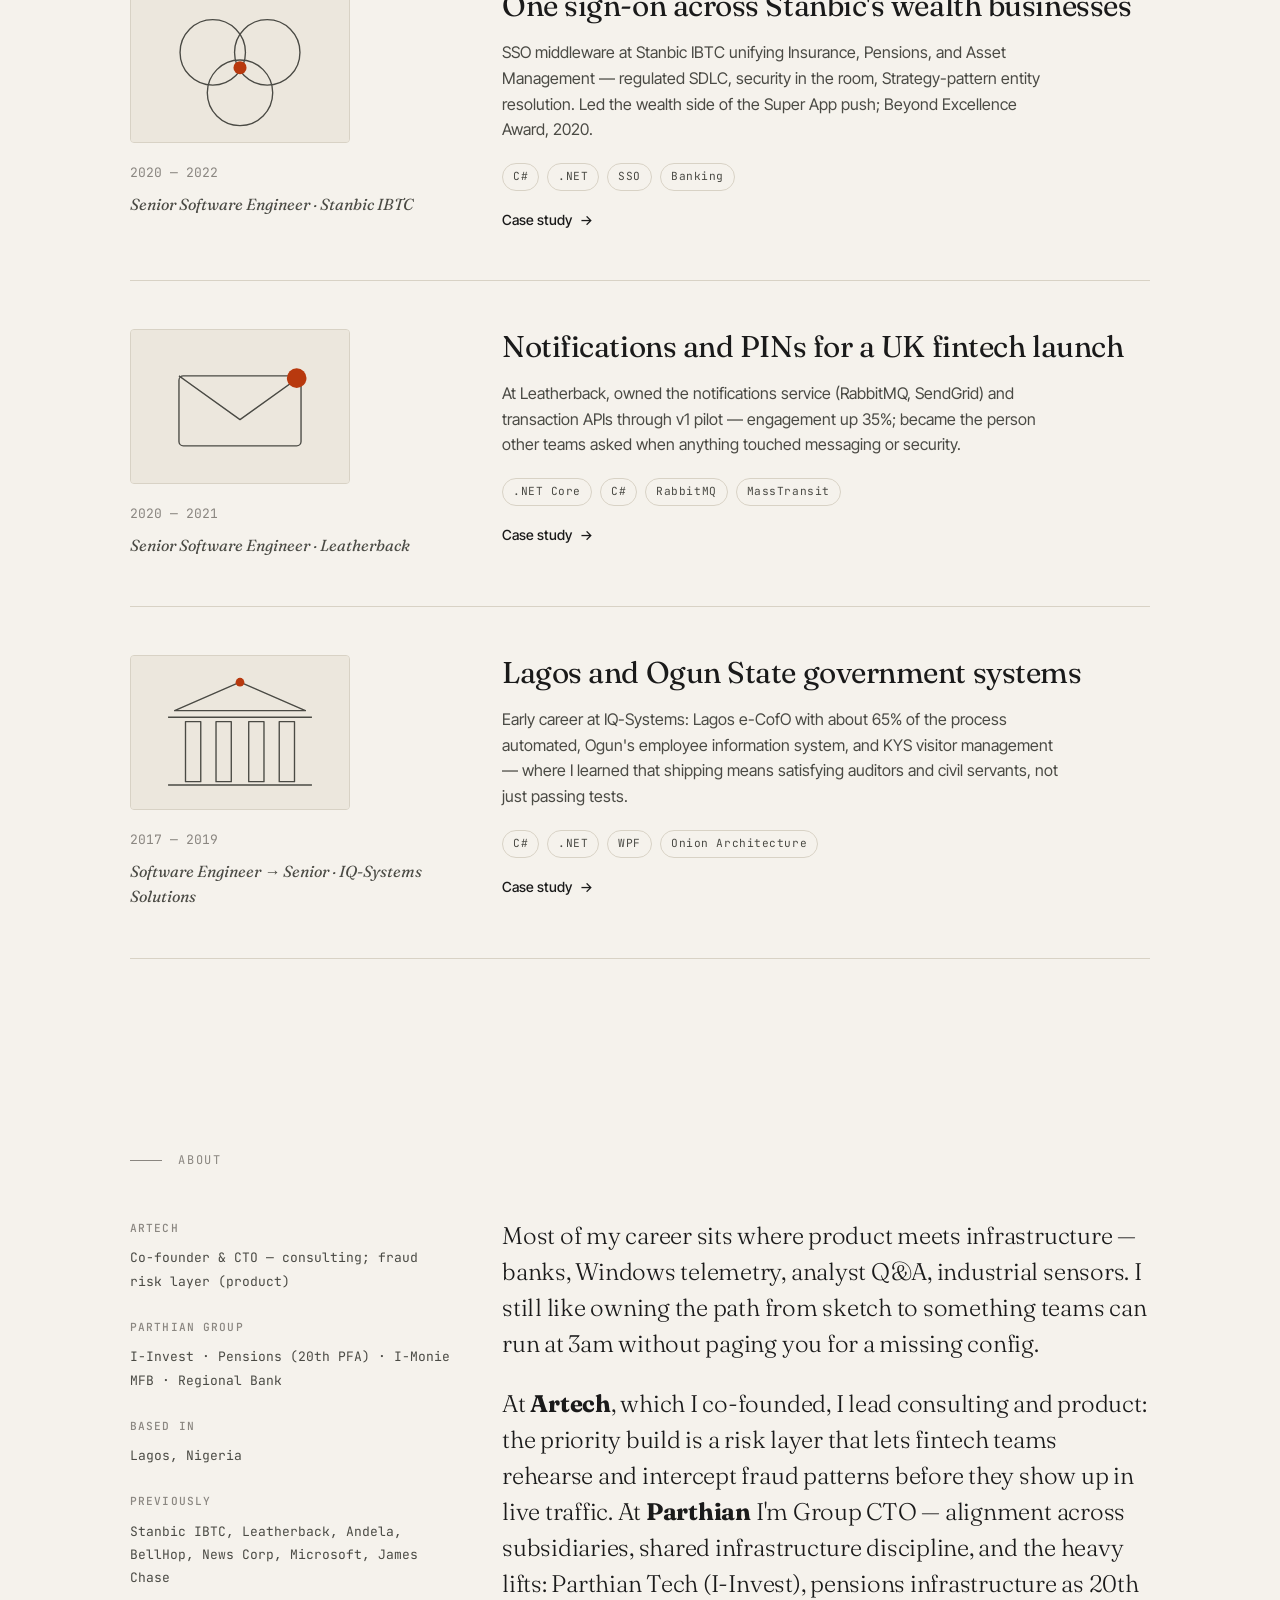
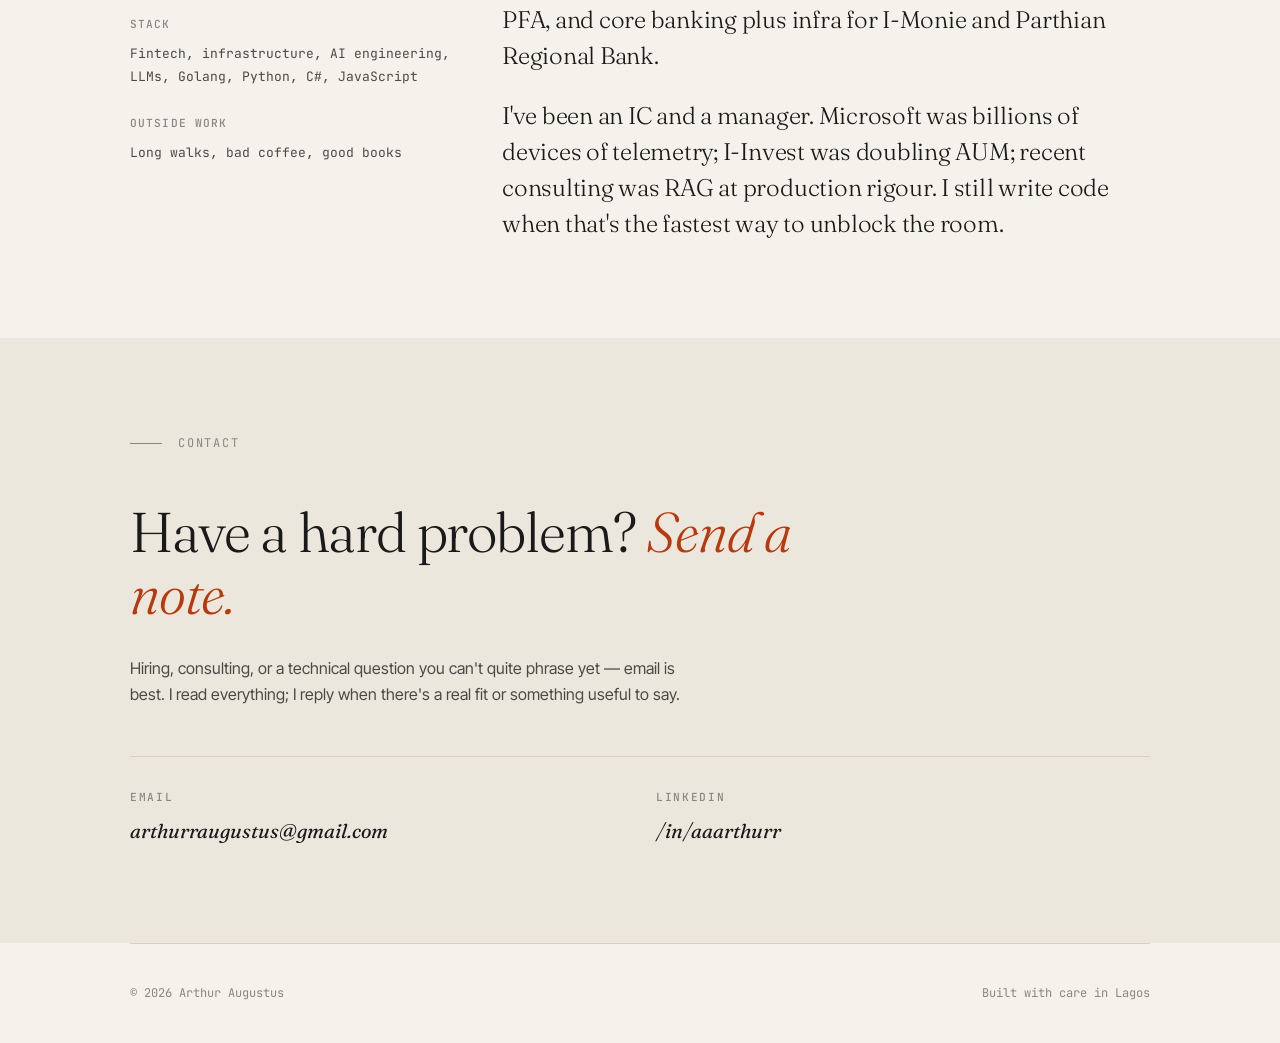
==== commit b27720e6: "Add Snippets for Artech and Parthian" ====
--- a/index.html
+++ b/index.html
@@ -3,8 +3,8 @@
 <head>
 <meta charset="UTF-8" />
 <meta name="viewport" content="width=device-width, initial-scale=1.0" />
-<title>Arthur Augustus — CTO · ex-Microsoft</title>
-<meta name="description" content="Arthur Augustus — Group CTO at Parthian Partners, CTO at Artech Future Technologies, ex-Microsoft. Fintech infrastructure, fraud risk, and production AI. Lagos." />
+<title>Arthur Augustus — Co-founder &amp; CTO · ex-Microsoft</title>
+<meta name="description" content="Arthur Augustus — Group CTO at Parthian Partners, Co-founder &amp; CTO at Artech Future Technologies, ex-Microsoft. Fintech infrastructure, fraud risk, and production AI. Lagos." />
 
 <link rel="preconnect" href="https://fonts.googleapis.com">
 <link rel="preconnect" href="https://fonts.gstatic.com" crossorigin>
@@ -31,10 +31,10 @@
 
   <!-- ---------- Hero ---------- -->
   <section class="hero">
-    <div class="hero-meta">CTO · ex-Microsoft</div>
+    <div class="hero-meta">Co-founder &amp; CTO · ex-Microsoft</div>
     <h1>I build systems that have to work when the demo is over — <em>fintech, data, and AI</em> at real scale.</h1>
     <p class="hero-sub">
-      Based in Lagos. Right now I'm Group CTO at Parthian Partners and CTO at Artech Future Technologies —
+      Based in Lagos. Right now I'm Group CTO at Parthian Partners and Co-founder &amp; CTO at Artech Future Technologies —
       group infrastructure, regulated banking setups, consulting, and product work including a fintech fraud risk layer.
       Selected past projects are below.
     </p>
@@ -48,12 +48,12 @@
       <div class="project-meta">
         <div class="project-thumb"><img src="images/work/artech.svg" alt="" loading="lazy" width="200" height="140"></div>
         <span class="project-year">Present</span>
-        <span class="project-team">CTO · Artech Future Technologies LLC</span>
+        <span class="project-team">Co-founder &amp; CTO · Artech Future Technologies LLC</span>
       </div>
       <div class="project-content">
         <h3>Consulting and a fraud risk layer for fintech</h3>
         <p>
-          I oversee consulting engagements and product direction at Artech. The main build is a risk layer —
+          I co-founded Artech and lead consulting and product. The main build is a risk layer —
           simulate and catch fraudulent behaviour in fintech apps before it hits production ledgers, not after.
         </p>
         <div class="project-tags">
@@ -342,7 +342,7 @@
     <div class="about-grid">
       <div class="about-side">
         <strong>Artech</strong>
-        Consulting oversight; fraud risk layer (product)
+        Co-founder &amp; CTO — consulting; fraud risk layer (product)
         <strong>Parthian group</strong>
         I-Invest · Pensions (20th PFA) · I-Monie MFB · Regional Bank
         <strong>Based in</strong>
@@ -361,7 +361,7 @@
           teams can run at 3am without paging you for a missing config.
         </p>
         <p>
-          At <strong>Artech</strong> I run consulting and product: the priority build is a risk layer that lets fintech teams
+          At <strong>Artech</strong>, which I co-founded, I lead consulting and product: the priority build is a risk layer that lets fintech teams
           rehearse and intercept fraud patterns before they show up in live traffic. At <strong>Parthian</strong> I'm Group CTO —
           alignment across subsidiaries, shared infrastructure discipline, and the heavy lifts: Parthian Tech (I-Invest),
           pensions infrastructure as 20th PFA, and core banking plus infra for I-Monie and Parthian Regional Bank.
